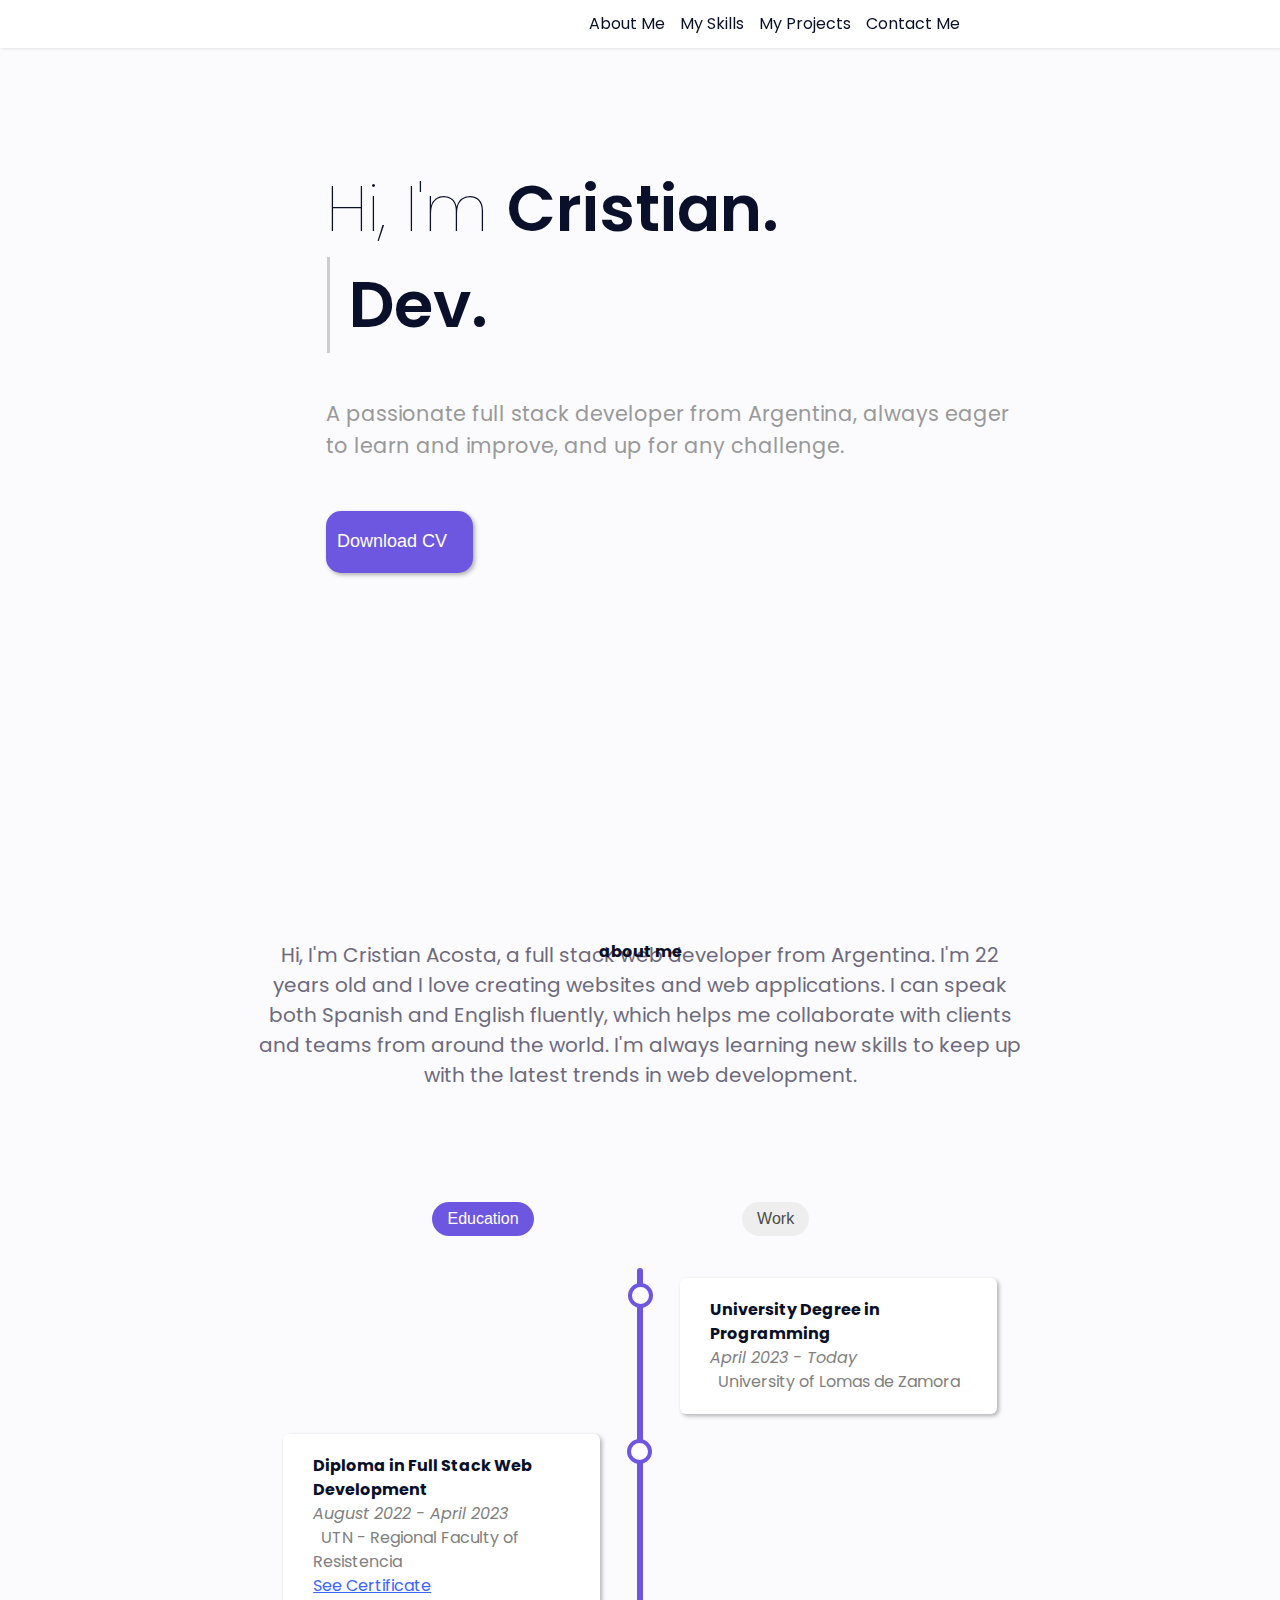
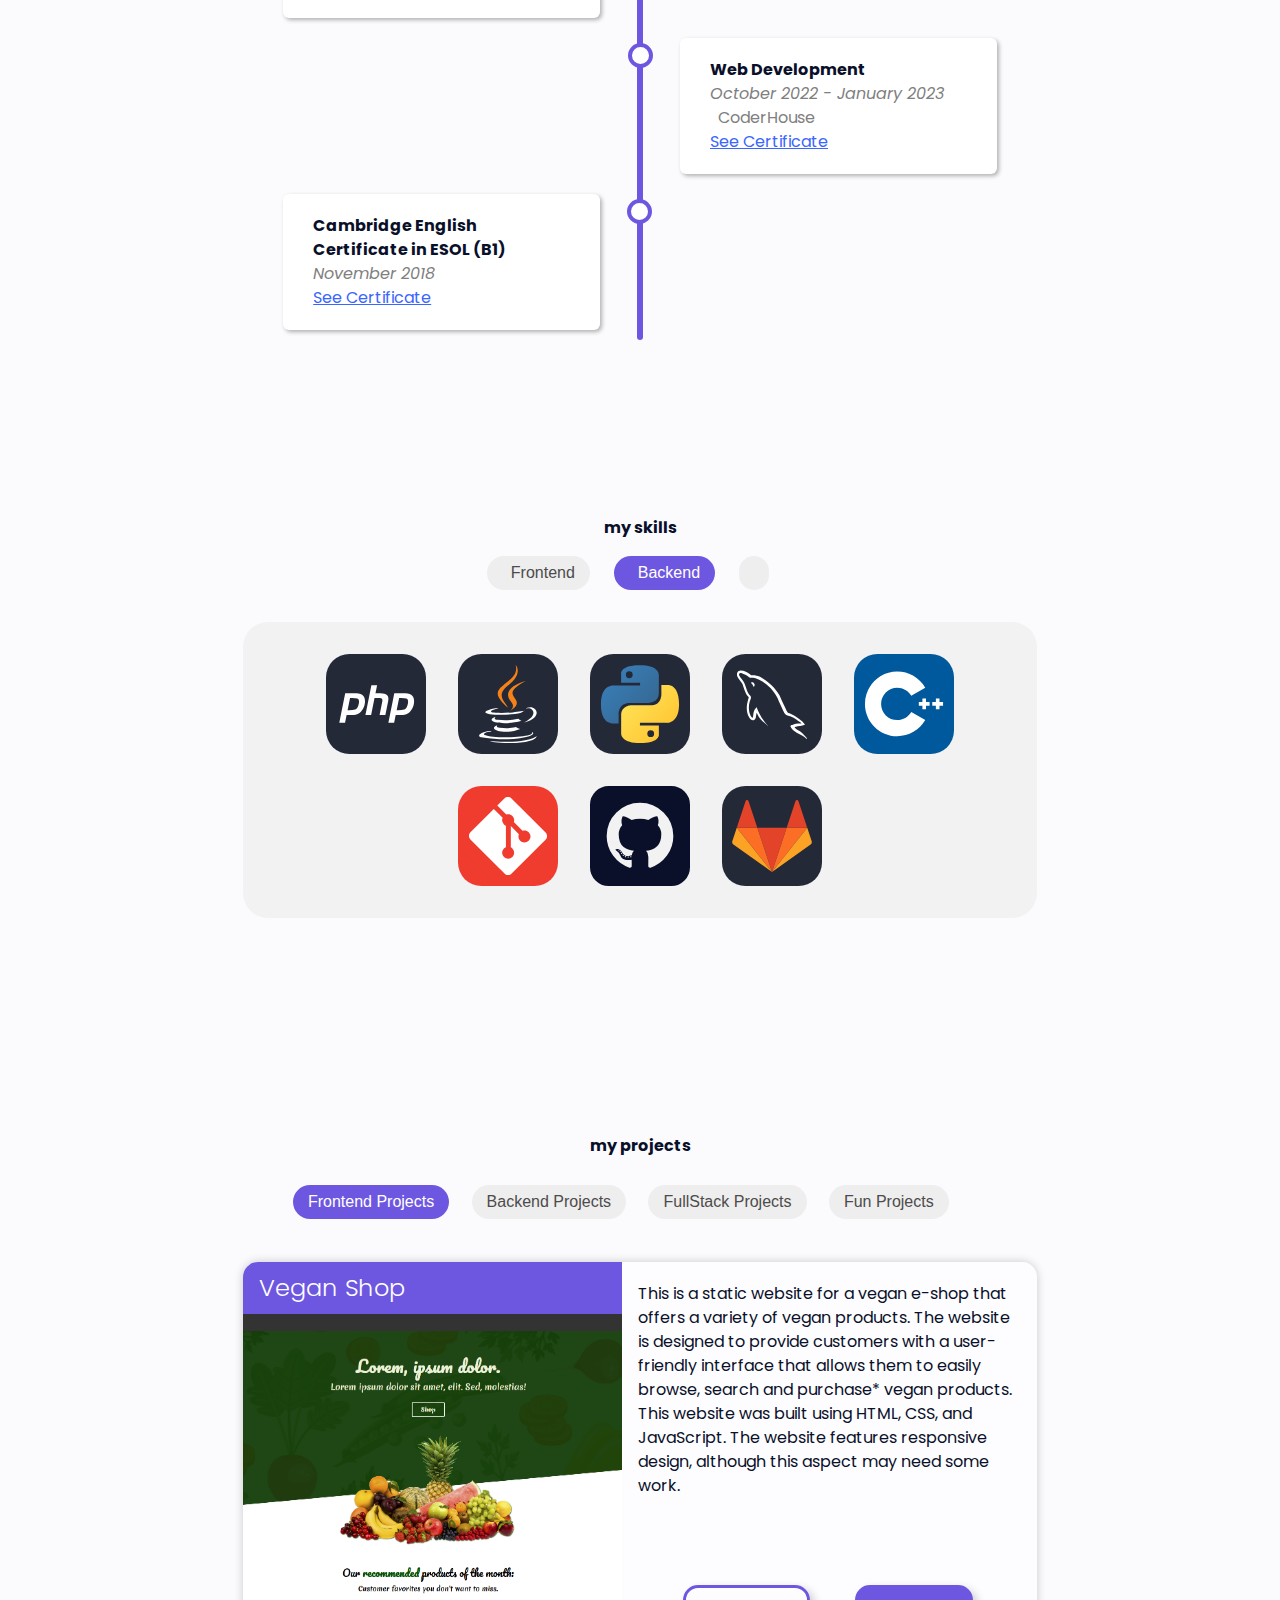
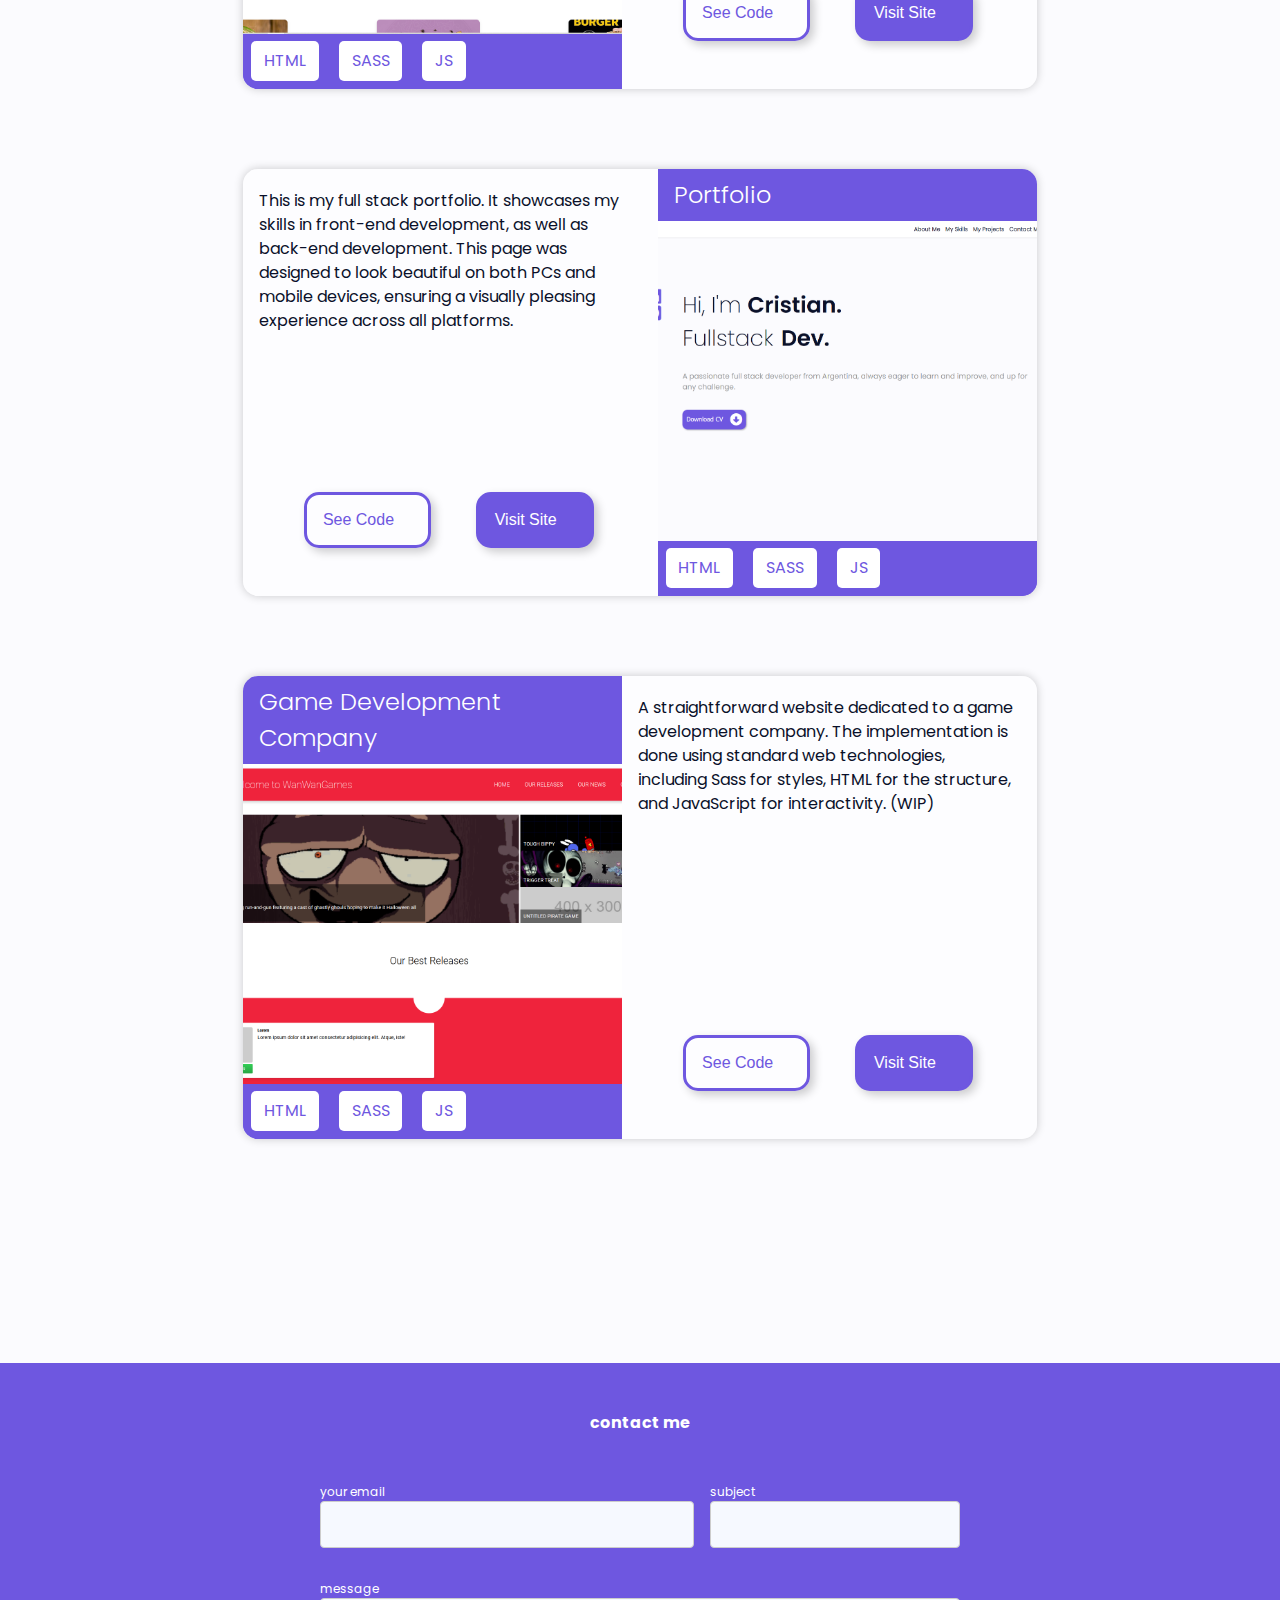
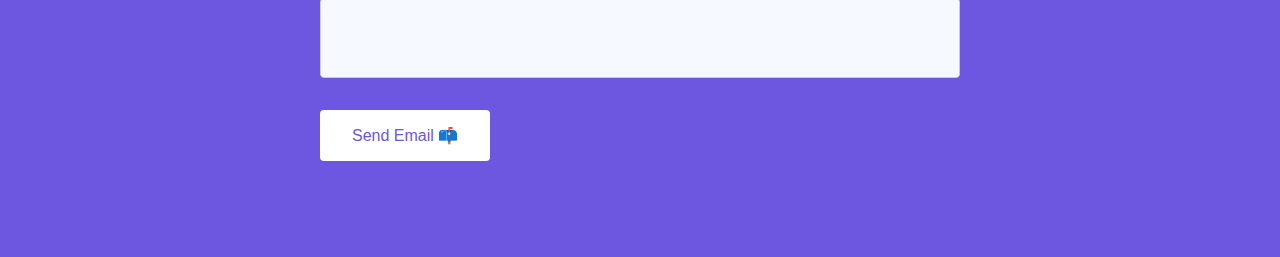
==== index.html @ dde8493c "minor changes" ====
<!DOCTYPE html>
<html lang="en">

<head>
    <meta charset="UTF-8">
    <meta name="viewport" content="width=device-width, initial-scale=1.0">
    <title>💼 Portfolio</title>
    <link rel="stylesheet" href="./css/style.css">

    <!-- Fonts -->
    <link rel="preconnect" href="https://fonts.googleapis.com">
    <link rel="preconnect" href="https://fonts.gstatic.com" crossorigin>
    <link href="https://fonts.googleapis.com/css2?family=Roboto:wght@100;300;400;500;700;900&display=swap"
        rel="stylesheet">

    <!-- Icons -->
    <link rel="stylesheet" href="https://unicons.iconscout.com/release/v4.0.0/css/line.css">
    <script src="https://kit.fontawesome.com/a4e316a428.js" crossorigin="anonymous"></script>
    <script src="https://code.iconify.design/iconify-icon/1.0.7/iconify-icon.min.js"></script>
</head>


<body>
    <header>
        <!-- Header logo -->
        <div class="header_logo">
            <a href="#">
                <i class="fa-solid fa-microchip"></i>
            </a>
        </div>

        <!-- Navigation -->
        <nav>
            <ul id="mobile-nav">
                <!-- Hidden on mobile -->
                <li class="mobile-hidden">
                    <a href="#aboutme">About Me</a>
                </li>
                <li class="mobile-hidden">
                    <a href="#myskills">My Skills</a>
                </li>
                <li class="mobile-hidden">
                    <a href="#projects">My Projects</a>
                </li>

                <li class="mobile-hidden">
                    <a href="#form">Contact Me</a>
                </li>
            </ul>
        </nav>

        <!-- Burger menu for mobile -->
        <div class="burguer_menu">
            <div id="burguer_menu-icon">
                <i class="uil uil-bars"></i>
            </div>
        </div>
    </header>


    <main>
        <section id="presentation">
            <!-- Presentation Intro Text -->
            <div class="presentation_intro-text">
                <!-- Social Icons -->
                <div class="presentation_intro-text_social">
                    <i onclick="location.href='https://www.linkedin.com/in/cristian-acosta01/';"
                        class="fa-brands fa-linkedin"></i>
                    <i onclick="location.href='https://github.com/Acosta01-dev';"
                        class="fa-brands fa-square-github"></i>
                </div>
                <!-- Intro Text Content -->
                <div class="presentation_intro-text_greetings">
                    <h1>
                        Hi, I'm <span>Cristian.</span><br>
                        <span class="typed-text"></span><span class="cursor">&nbsp;</span>
                        <span>Dev.</span>
                    </h1>
                    <p>
                        A passionate full stack developer from Argentina, always eager to learn and improve, and up
                        for
                        any challenge.

                    </p>
                    <!-- Download CV Button -->
                    <button onclick="location.href='https://drive.google.com/file/d/1La32rjgtbfaPcDo4YIGVDVlHXwLG2DmR/view?usp=sharing';">
                        <p>Download CV <i class="fa-solid fa-circle-down"></i></p>
                    </button>
                </div>


            </div>

            <div class="scrolldown_animation">
                <span></span>
                <span></span>
            </div>

        </section>

        <section id="aboutme">
            <!-- About Me Subtitle -->
            <p class="subtitle" data-unique="first_subtitle">about me</p>
            <!-- User Circle Icon -->
            <i class="uil uil-user-circle"></i>
            <!-- About Me Text -->

            <p class="text">
                Hi, I'm Cristian Acosta, a full stack web developer from Argentina. I'm 22 years old and I love creating
                websites and web applications. I can speak both Spanish and English fluently, which helps me collaborate
                with clients and teams from around the world. I'm always learning new skills to keep up with the latest
                trends in web development.
            </p>
        </section>

        <section>
            <div class="tabs-section" id="experience">
                <div class="tabs">
                    <div class="tabs_button tab-active" data-tab="tab1">
                        <button>
                            <p><i class="fa-solid fa-graduation-cap"></i> Education</p>
                        </button>
                    </div>
                    <div class="tabs_button " data-tab="tab2">
                        <button>
                            <p><i class="fa-solid fa-briefcase"></i> Work</p>
                        </button>
                    </div>
                </div>
                <div class="timeline_container">
                    <div class="timeline tab-content-js tab-content-active " id="tab1">
                        <div class="container right">
                            <div class="content">
                                <h1>University Degree in Programming</h1>
                                <i>April 2023 - Today</i>
                                <p><i class="fa-sharp fa-solid fa-location-dot"></i>&nbsp; University of Lomas de Zamora
                                </p>
                                <!-- <a href="">See Certificate</a> -->
                            </div>
                        </div>
                        <div class="container left">
                            <div class="content">
                                <h1>Diploma in Full Stack Web Development</h1>
                                <i>August 2022 - April 2023</i>
                                <p><i class="fa-sharp fa-solid fa-location-dot"></i>&nbsp; UTN - Regional Faculty of
                                    Resistencia</p>
                                <a
                                    href="https://www.dropbox.com/s/x7ukhpajjzqy4nh/cert_aprob_57362_2669_2_2023-04-05-15-51-03.pdf?dl=0">See
                                    Certificate
                                </a>
                            </div>
                        </div>
                        <div class="container right">
                            <div class="content">
                                <h1>Web Development</h1>
                                <i>October 2022 - January 2023</i>
                                <p><i class="fa-sharp fa-solid fa-location-dot"></i>&nbsp; CoderHouse</p>
                                <a
                                    href="https://www.dropbox.com/s/n609jxox1w1y4jg/63e1ec010eebb9000ef6c9c2%281%29.png?dl=0">See
                                    Certificate</a>
                            </div>
                        </div>
                        <div class="container left">
                            <div class="content">
                                <h1>Cambridge English Certificate in ESOL (B1)</h1>
                                <i>November 2018</i>
                                <a href="https://www.dropbox.com/s/uuyk7k5vzhvl5i5/Cambridge%20B1%20.pdf?dl=0">See
                                    Certificate</a>
                            </div>
                        </div>
                    </div>

                    <div class="timeline tab-content-js" id="tab2">
                        <div class="container right">
                            <div class="content">
                                <h1>Automotores Guamini</h1>
                                <i>January 2023-December 2023</i>
                                <p><i class="fa-sharp fa-solid fa-circle-info"></i> Web Developer</p>
                                <p><span>Designed and updated a website with its corresponding database, assuming
                                        responsibility for its maintenance for a year. Utilized PHP, SASS, HTML, and
                                        JavaScript for development and implementation.
                                    </span>
                                </p>
                            </div>
                        </div>
                        <div class="container left">
                            <div class="content">
                                <h1>Pure-Spa</h1>
                                <i>October 2022 - November 2022</i>
                                <p><i class="fa-sharp fa-solid fa-circle-info"></i> Freelance Project</p>
                                <p><span>Designed and developed a responsive static website about a wellness center for
                                        a
                                        costumer, utilizing HTML, CSS, and JavaScript to create an intuitive and
                                        visually
                                        appealing user interface.
                                    </span></p>

                            </div>
                        </div>

                    </div>
                </div>

                <!-- https://icon-sets.iconify.design/ -->
            </div>
            <div class='tabs-section' id="myskills">
                <p class="subtitle">my skills</p>
                <div class="tabs">
                    <div class="tabs_button " data-tab="tab1">
                        <button>
                            <p><i class="fa-solid fa-desktop"></i>&nbsp; Frontend</p>
                        </button>
                    </div>
                    <div class="tabs_button  tab-active" data-tab="tab2">
                        <button>
                            <p><i class="fa-solid fa-database"></i>&nbsp; Backend</p>
                        </button>
                    </div>
                    <div class="tabs_button " data-tab="tab3">
                        <button>
                            <p><i class="fa-solid fa-plus"></i></p>
                        </button>
                    </div>

                </div>
                <div class="tabs-content">
                    <div class="tab-content tab-content-js " id="tab1">
                        <p>
                            <svg xmlns="http://www.w3.org/2000/svg" width="100" height="100" viewBox="0 0 256 256">
                                <g fill="none">
                                    <rect width="256" height="256" fill="#E14E1D" rx="60" />
                                    <path fill="#fff"
                                        d="m48 38l8.61 96.593h110.71l-3.715 41.43l-35.646 9.638l-35.579-9.624l-2.379-26.602H57.94l4.585 51.281l65.427 18.172l65.51-18.172l8.783-98.061H85.824l-2.923-32.71h122.238L208 38H48Z" />
                                    <path fill="#EBEBEB"
                                        d="M128 38H48l8.61 96.593H128v-31.938H85.824l-2.923-32.71H128V38Zm0 147.647l-.041.014l-35.579-9.624l-2.379-26.602H57.94l4.585 51.281l65.427 18.172l.049-.014v-33.227Z" />
                                </g>
                            </svg>
                        </p>
                        <p>
                            <svg xmlns="http://www.w3.org/2000/svg" width="100" height="100" viewBox="0 0 256 256">
                                <g fill="none">
                                    <rect width="256" height="256" fill="#0277BD" rx="60" />
                                    <path fill="#EBEBEB"
                                        d="m53.753 102.651l2.862 31.942h71.481v-31.942H53.753ZM128.095 38H48l2.904 31.942h77.191V38Zm0 180.841v-33.233l-.14.037l-35.574-9.605l-2.274-25.476H58.042l4.475 50.154l65.431 18.164l.147-.041Z" />
                                    <path fill="#fff"
                                        d="m167.318 134.593l-3.708 41.426l-35.625 9.616v33.231l65.483-18.148l.48-5.397l7.506-84.092l.779-8.578L208 38h-80.015v31.942h45.009l-2.906 32.709h-42.103v31.942h39.333Z" />
                                </g>
                            </svg>
                        </p>
                        <p><svg xmlns="http://www.w3.org/2000/svg" width="100" height="100" viewBox="0 0 256 256">
                                <g fill="none">
                                    <rect width="256" height="256" fill="#F0DB4F" rx="60" />
                                    <path fill="#323330"
                                        d="m67.312 213.932l19.59-11.856c3.78 6.701 7.218 12.371 15.465 12.371c7.905 0 12.889-3.092 12.889-15.12v-81.798h24.058v82.138c0 24.917-14.606 36.259-35.916 36.259c-19.245 0-30.416-9.967-36.087-21.996m85.07-2.576l19.588-11.341c5.157 8.421 11.859 14.607 23.715 14.607c9.969 0 16.325-4.984 16.325-11.858c0-8.248-6.53-11.17-17.528-15.98l-6.013-2.579c-17.357-7.388-28.871-16.668-28.871-36.258c0-18.044 13.748-31.792 35.229-31.792c15.294 0 26.292 5.328 34.196 19.247l-18.731 12.029c-4.125-7.389-8.591-10.31-15.465-10.31c-7.046 0-11.514 4.468-11.514 10.31c0 7.217 4.468 10.139 14.778 14.608l6.014 2.577c20.449 8.765 31.963 17.699 31.963 37.804c0 21.654-17.012 33.51-39.867 33.51c-22.339 0-36.774-10.654-43.819-24.574" />
                                </g>
                            </svg></p>
                        <p><svg xmlns="http://www.w3.org/2000/svg" width="100" height="100" viewBox="0 0 256 256">
                                <g fill="none">
                                    <rect width="256" height="256" fill="#CD6799" rx="60" />
                                    <g clip-path="url(#skillIconsSass0)">
                                        <path fill="#fff"
                                            d="M200.107 139.163c-6.974.036-13.034 1.716-18.109 4.198c-1.862-3.687-3.724-6.973-4.053-9.383c-.365-2.811-.803-4.527-.365-7.886c.438-3.359 2.41-8.141 2.373-8.506c-.036-.366-.438-2.081-4.454-2.118c-4.016-.036-7.484.767-7.886 1.826c-.402 1.058-1.168 3.468-1.679 5.951c-.694 3.651-8.033 16.685-12.231 23.512c-1.351-2.665-2.519-5.002-2.775-6.864c-.365-2.811-.803-4.527-.365-7.886c.438-3.359 2.41-8.142 2.373-8.507c-.036-.365-.438-2.081-4.454-2.117c-4.016-.037-7.485.766-7.886 1.825c-.402 1.059-.84 3.542-1.68 5.951c-.839 2.41-10.587 24.17-13.143 29.792a168.207 168.207 0 0 1-3.249 6.754s-.037.11-.146.292a91 91 0 0 1-1.096 2.081v.037c-.547.986-1.132 1.898-1.424 1.898c-.219 0-.62-2.628.073-6.206c1.461-7.558 4.929-19.314 4.893-19.715c0-.219.657-2.264-2.264-3.323c-2.848-1.059-3.87.694-4.126.694c-.255 0-.438.621-.438.621s3.177-13.217-6.06-13.217c-5.769 0-13.728 6.316-17.67 12.012a5003.282 5003.282 0 0 0-13.437 7.338c-2.153 1.205-4.38 2.41-6.462 3.542c-.146-.146-.292-.329-.438-.475c-11.172-11.939-31.836-20.372-30.96-36.4c.329-5.842 2.337-21.176 39.686-39.796c30.741-15.151 55.203-10.953 59.438-1.643c6.06 13.29-13.107 37.97-44.87 41.548c-12.122 1.351-18.474-3.322-20.08-5.074c-1.68-1.826-1.936-1.935-2.557-1.57c-1.022.547-.365 2.19 0 3.139c.95 2.483 4.856 6.864 11.464 9.018c5.842 1.899 20.044 2.958 37.24-3.687c19.241-7.448 34.283-28.15 29.865-45.491c-4.417-17.598-33.625-23.403-61.263-13.582c-16.43 5.842-34.246 15.042-47.061 27.017c-15.225 14.24-17.634 26.616-16.648 31.8c3.541 18.401 28.915 30.376 39.065 39.248c-.511.292-.986.548-1.387.767c-5.075 2.519-24.425 12.632-29.245 23.33c-5.476 12.121.877 20.81 5.075 21.978c13.034 3.615 26.433-2.884 33.626-13.618c7.192-10.734 6.316-24.68 2.993-31.069a.762.762 0 0 0-.146-.219c1.315-.767 2.665-1.57 3.98-2.337a195.705 195.705 0 0 1 7.338-4.126c-1.241 3.396-2.154 7.448-2.592 13.29c-.547 6.864 2.264 15.772 5.951 19.277c1.643 1.533 3.578 1.57 4.82 1.57c4.308 0 6.243-3.578 8.397-7.813c2.628-5.185 5.002-11.209 5.002-11.209s-2.958 16.284 5.074 16.284c2.921 0 5.878-3.797 7.193-5.732v.036s.073-.109.219-.365c.292-.475.474-.767.474-.767v-.073c1.169-2.044 3.797-6.681 7.704-14.385c5.038-9.93 9.894-22.343 9.894-22.343s.438 3.03 1.935 8.068c.876 2.958 2.702 6.207 4.162 9.347c-1.168 1.643-1.898 2.555-1.898 2.555l.036.037c-.949 1.241-1.971 2.592-3.103 3.906c-3.98 4.747-8.726 10.187-9.383 11.757c-.767 1.862-.584 3.212.876 4.308c1.059.803 2.957.912 4.892.803c3.578-.256 6.098-1.132 7.339-1.68c1.935-.693 4.199-1.752 6.316-3.322c3.907-2.884 6.28-7.01 6.061-12.45c-.11-2.994-1.096-5.987-2.3-8.799c.365-.511.693-1.022 1.058-1.533c6.171-9.018 10.953-18.912 10.953-18.912s.438 3.03 1.935 8.069c.73 2.555 2.227 5.33 3.542 8.032c-5.805 4.71-9.383 10.186-10.661 13.764c-2.3 6.645-.511 9.638 2.884 10.332c1.534.329 3.724-.401 5.331-1.095c2.044-.657 4.454-1.789 6.754-3.469c3.906-2.884 7.667-6.9 7.448-12.34c-.11-2.482-.767-4.929-1.68-7.302c4.929-2.044 11.282-3.176 19.387-2.227c17.379 2.045 20.811 12.888 20.153 17.452c-.657 4.563-4.308 7.046-5.513 7.813c-1.204.767-1.606 1.022-1.496 1.57c.146.803.73.766 1.752.62c1.424-.255 9.127-3.687 9.456-12.084c.548-10.734-9.675-22.454-27.747-22.344ZM66.043 184.362c-5.768 6.279-13.8 8.653-17.269 6.645c-3.724-2.155-2.264-11.428 4.82-18.073c4.307-4.052 9.857-7.813 13.544-10.113c.84-.511 2.081-1.241 3.578-2.154c.256-.146.402-.219.402-.219l.876-.548c2.592 9.493.11 17.854-5.95 24.462Zm41.986-28.551c-2.008 4.893-6.206 17.415-8.762 16.722c-2.19-.585-3.541-10.077-.438-19.46c1.57-4.71 4.892-10.332 6.827-12.523c3.14-3.505 6.608-4.673 7.448-3.249c1.059 1.862-3.833 15.443-5.075 18.51Zm34.648 16.576c-.84.438-1.643.73-2.008.511c-.256-.146.365-.73.365-.73s4.345-4.674 6.061-6.791c.985-1.242 2.154-2.702 3.395-4.345v.475c0 5.586-5.403 9.346-7.813 10.88Zm26.725-6.098c-.621-.438-.511-1.898 1.57-6.462c.803-1.789 2.702-4.782 5.951-7.667c.365 1.169.621 2.3.584 3.359c-.036 7.047-5.075 9.675-8.105 10.77Z" />
                                    </g>
                                    <defs>
                                        <clipPath id="skillIconsSass0">
                                            <path fill="#fff" d="M28 53h200v149.909H28z" />
                                        </clipPath>
                                    </defs>
                                </g>
                            </svg></p>
                        <p> <svg xmlns="http://www.w3.org/2000/svg" width="100" height="100" viewBox="0 0 256 256">
                                <g fill="none">
                                    <rect width="256" height="256" fill="url(#skillIconsBootstrap0)" rx="60" />
                                    <g filter="url(#skillIconsBootstrap2)">
                                        <path fill="url(#skillIconsBootstrap1)"
                                            d="M131.97 196.157c29.676 0 47.559-14.531 47.559-38.497c0-18.117-12.759-31.232-31.706-33.309v-.754c13.92-2.265 24.843-15.192 24.843-29.628c0-20.57-16.239-33.969-40.986-33.969H76v136.157h55.97ZM97.653 77.267h28.807c15.66 0 24.553 6.983 24.553 19.627c0 13.493-10.343 21.041-29.096 21.041H97.653V77.267Zm0 101.623v-44.819h28.613c20.494 0 31.127 7.548 31.127 22.268c0 14.719-10.343 22.551-29.87 22.551h-29.87Z" />
                                        <path stroke="#fff" stroke-width="2"
                                            d="M131.97 196.157c29.676 0 47.559-14.531 47.559-38.497c0-18.117-12.759-31.232-31.706-33.309v-.754c13.92-2.265 24.843-15.192 24.843-29.628c0-20.57-16.239-33.969-40.986-33.969H76v136.157h55.97ZM97.653 77.267h28.807c15.66 0 24.553 6.983 24.553 19.627c0 13.493-10.343 21.041-29.096 21.041H97.653V77.267Zm0 101.623v-44.819h28.613c20.494 0 31.127 7.548 31.127 22.268c0 14.719-10.343 22.551-29.87 22.551h-29.87Z" />
                                    </g>
                                    <defs>
                                        <linearGradient id="skillIconsBootstrap0" x1="0" x2="256" y1="0" y2="256"
                                            gradientUnits="userSpaceOnUse">
                                            <stop stop-color="#9013FE" />
                                            <stop offset="1" stop-color="#6B11F4" />
                                        </linearGradient>
                                        <linearGradient id="skillIconsBootstrap1" x1="85.793" x2="148.541" y1="68.962"
                                            y2="175.084" gradientUnits="userSpaceOnUse">
                                            <stop stop-color="#fff" />
                                            <stop offset="1" stop-color="#F1E5FC" />
                                        </linearGradient>
                                        <filter id="skillIconsBootstrap2" width="137.529" height="170.157" x="59" y="47"
                                            color-interpolation-filters="sRGB" filterUnits="userSpaceOnUse">
                                            <feFlood flood-opacity="0" result="BackgroundImageFix" />
                                            <feColorMatrix in="SourceAlpha" result="hardAlpha"
                                                values="0 0 0 0 0 0 0 0 0 0 0 0 0 0 0 0 0 0 127 0" />
                                            <feOffset dy="4" />
                                            <feGaussianBlur stdDeviation="8" />
                                            <feColorMatrix values="0 0 0 0 0 0 0 0 0 0 0 0 0 0 0 0 0 0 0.15 0" />
                                            <feBlend in2="BackgroundImageFix" result="effect1_dropShadow_158_100" />
                                            <feBlend in="SourceGraphic" in2="effect1_dropShadow_158_100"
                                                result="shape" />
                                        </filter>
                                    </defs>
                                </g>
                            </svg>
                        </p>
                        <!--
                        <p>
                            <svg xmlns="http://www.w3.org/2000/svg" width="100" height="100" viewBox="0 0 256 256">
                                <g fill="none">
                                    <rect width="256" height="256" fill="#242938" rx="60" />
                                    <path fill="#00D8FF"
                                        d="M128.001 146.951c10.304 0 18.656-8.353 18.656-18.656c0-10.303-8.352-18.656-18.656-18.656c-10.303 0-18.656 8.353-18.656 18.656c0 10.303 8.353 18.656 18.656 18.656Z" />
                                    <path stroke="#00D8FF" stroke-width="8.911"
                                        d="M128.002 90.363c25.048 0 48.317 3.594 65.862 9.635C215.003 107.275 228 118.306 228 128.295c0 10.409-13.774 22.128-36.475 29.649c-17.162 5.686-39.746 8.654-63.523 8.654c-24.378 0-47.463-2.786-64.819-8.717C41.225 150.376 28 138.506 28 128.295c0-9.908 12.41-20.854 33.252-28.12c17.61-6.14 41.453-9.812 66.746-9.812h.004Z"
                                        clip-rule="evenodd" />
                                    <path stroke="#00D8FF" stroke-width="8.911"
                                        d="M94.981 109.438c12.514-21.698 27.251-40.06 41.249-52.24c16.864-14.677 32.914-20.425 41.566-15.436c9.017 5.2 12.288 22.988 7.463 46.41c-3.645 17.707-12.359 38.753-24.238 59.351c-12.179 21.118-26.124 39.724-39.931 51.792c-17.471 15.272-34.362 20.799-43.207 15.698c-8.583-4.946-11.865-21.167-7.747-42.852c3.479-18.323 12.21-40.812 24.841-62.723h.004Z"
                                        clip-rule="evenodd" />
                                    <path stroke="#00D8FF" stroke-width="8.911"
                                        d="M95.012 147.578c-12.549-21.674-21.093-43.616-24.659-61.826c-4.293-21.941-1.258-38.716 7.387-43.72c9.009-5.216 26.052.834 43.934 16.712c13.52 12.004 27.403 30.061 39.316 50.639c12.214 21.098 21.368 42.473 24.929 60.461c4.506 22.764.859 40.157-7.978 45.272c-8.574 4.964-24.265-.291-40.996-14.689c-14.136-12.164-29.26-30.959-41.933-52.849Z"
                                        clip-rule="evenodd" />
                                </g>
                            </svg>
                        </p>
                        <p>
                            <svg xmlns="http://www.w3.org/2000/svg" width="100" height="100" viewBox="0 0 256 256">
                                <g fill="none">
                                    <rect width="256" height="256" fill="#007ACC" rx="60" />
                                    <path fill="#fff"
                                        d="m56.611 128.849l-.081 10.484h33.32v94.679h23.57v-94.679h33.32v-10.281c0-5.689-.121-10.443-.284-10.565c-.122-.162-20.399-.244-44.983-.203l-44.739.122l-.122 10.443Zm149.956-10.741c6.501 1.626 11.459 4.511 16.01 9.224c2.357 2.52 5.851 7.112 6.136 8.209c.081.325-11.053 7.802-17.798 11.987c-.244.163-1.22-.894-2.317-2.519c-3.291-4.795-6.745-6.868-12.028-7.233c-7.761-.529-12.759 3.535-12.718 10.321c0 1.991.284 3.169 1.097 4.795c1.706 3.535 4.876 5.648 14.832 9.955c18.326 7.884 26.168 13.085 31.045 20.48c5.445 8.249 6.664 21.415 2.966 31.208c-4.063 10.646-14.141 17.879-28.323 20.277c-4.388.772-14.791.65-19.504-.203c-10.281-1.829-20.033-6.908-26.047-13.572c-2.357-2.601-6.949-9.387-6.664-9.875c.121-.162 1.178-.812 2.356-1.503c1.138-.65 5.446-3.129 9.509-5.486l7.355-4.267l1.544 2.276c2.154 3.291 6.867 7.802 9.712 9.305c8.167 4.308 19.383 3.698 24.909-1.259c2.357-2.154 3.332-4.389 3.332-7.68c0-2.967-.366-4.267-1.91-6.502c-1.991-2.844-6.054-5.242-17.595-10.24c-13.206-5.689-18.895-9.224-24.096-14.832c-3.007-3.25-5.852-8.452-7.03-12.8c-.975-3.616-1.219-12.678-.447-16.335c2.722-12.759 12.353-21.658 26.25-24.3c4.511-.853 14.994-.528 19.424.569Z" />
                                </g>
                            </svg>
                        </p>
                         -->
                    </div>
                    <div class="tab-content tab-content-js tab-content-active" id="tab2">
                        <p>
                            <svg xmlns="http://www.w3.org/2000/svg" width="100" height="100" viewBox="0 0 256 256">
                                <g fill="none">
                                    <rect width="256" height="256" fill="#242938" rx="60" />
                                    <path fill="#fff"
                                        d="M49.158 100.246h28.408c8.338.07 14.38 2.474 18.126 7.208c3.746 4.734 4.982 11.2 3.71 19.398c-.494 3.746-1.59 7.42-3.286 11.024c-1.626 3.604-3.886 6.854-6.784 9.752c-3.534 3.674-7.314 6.006-11.342 6.996c-4.028.99-8.198 1.484-12.508 1.484h-12.72l-4.028 20.14H34l15.158-76.002ZM61.56 112.33l-6.36 31.8c.424.07.848.106 1.272.106h1.484c6.784.07 12.438-.6 16.96-2.014c4.522-1.484 7.562-6.642 9.116-15.476c1.272-7.42 0-11.696-3.816-12.826c-3.746-1.13-8.444-1.66-14.098-1.59c-.848.07-1.66.106-2.438.106h-2.226l.106-.106M116.186 80h14.628l-4.134 20.246h13.144c7.208.142 12.578 1.626 16.112 4.452c3.604 2.826 4.664 8.198 3.18 16.112l-7.102 35.298h-14.84l6.784-33.708c.706-3.534.494-6.042-.636-7.526s-3.568-2.226-7.314-2.226l-11.766-.106l-8.692 43.566h-14.628L116.186 80Zm58.638 20.246h28.408c8.338.07 14.38 2.474 18.126 7.208c3.746 4.734 4.982 11.2 3.71 19.398c-.494 3.746-1.59 7.42-3.286 11.024c-1.626 3.604-3.886 6.854-6.784 9.752c-3.534 3.674-7.314 6.006-11.342 6.996c-4.028.99-8.198 1.484-12.508 1.484h-12.72l-4.028 20.14h-14.734l15.158-76.002Zm12.402 12.084l-6.36 31.8c.424.07.848.106 1.272.106h1.484c6.784.07 12.438-.6 16.96-2.014c4.522-1.484 7.562-6.642 9.116-15.476c1.272-7.42 0-11.696-3.816-12.826c-3.746-1.13-8.444-1.66-14.098-1.59c-.848.07-1.66.106-2.438.106h-2.226l.106-.106" />
                                </g>
                            </svg>
                        </p>
                        <p>
                            <svg xmlns="http://www.w3.org/2000/svg" width="100" height="100" viewBox="0 0 256 256">
                                <g fill="none">
                                    <rect width="256" height="256" fill="#242938" rx="60" />
                                    <path fill="#fff"
                                        d="M101.634 182.619s-7.68 4.674 5.345 6.011c15.728 2.004 24.044 1.669 41.407-1.668c0 0 4.674 3.009 11.02 5.344c-39.075 16.696-88.497-1.002-57.772-9.687Zm-5.009-21.705s-8.35 6.346 4.674 7.679c17.028 1.669 30.391 2.004 53.433-2.667c0 0 3.009 3.341 8.015 5.01c-47.083 14.025-99.85 1.333-66.122-10.019v-.003Zm92.17 38.07s5.676 4.674-6.346 8.35c-22.376 6.678-93.839 8.685-113.876 0c-7.009-3.009 6.347-7.352 10.686-8.015c4.342-1.002 6.678-1.002 6.678-1.002c-7.68-5.344-51.095 11.02-22.041 15.729c79.813 13.027 145.603-5.676 124.896-15.028l.003-.034Zm-83.488-60.781s-36.402 8.685-13.028 11.687c10.019 1.333 29.721 1.002 48.089-.335c15.028-1.334 30.09-4.007 30.09-4.007s-5.345 2.338-9.017 4.674c-37.099 9.693-108.23 5.351-87.858-4.668c17.37-8.35 31.724-7.351 31.724-7.351Zm65.116 36.401c37.407-19.37 20.037-38.07 8.015-35.731c-3.009.667-4.342 1.334-4.342 1.334s1.001-2.004 3.34-2.667c23.709-8.35 42.413 25.046-7.679 38.07c0 0 .335-.335.666-1.002v-.004Zm-61.444 52.76c36.067 2.339 91.168-1.334 92.505-18.369c0 0-2.667 6.678-29.72 11.688c-30.722 5.676-68.796 5.009-91.168 1.333c0 0 4.674 4.007 28.386 5.344l-.003.004Z" />
                                    <path fill="#F58219"
                                        d="M147.685 28s20.704 21.039-19.702 52.76c-32.394 25.712-7.351 40.408 0 57.101c-19.035-17.028-32.722-32.059-23.377-46.085C118.331 71.083 156.062 61.064 147.685 28ZM137 123.842c9.683 11.02-2.667 21.039-2.667 21.039s24.711-12.686 13.359-28.387c-10.354-15.028-18.368-22.376 25.046-47.425c0 0-68.46 17.028-35.731 54.766l-.007.007Z" />
                                </g>
                            </svg>
                        </p>
                        <p>
                            <svg xmlns="http://www.w3.org/2000/svg" width="100" height="100" viewBox="0 0 256 256">
                                <g fill="none">
                                    <rect width="256" height="256" fill="#242938" rx="60" />
                                    <path fill="url(#skillIconsPythonDark0)"
                                        d="M127.279 29c-50.772 0-47.602 22.018-47.602 22.018l.057 22.81h48.451v6.85H60.489S28 76.992 28 128.221c0 51.23 28.357 49.414 28.357 49.414h16.924v-23.773s-.912-28.357 27.905-28.357h48.054s26.999.436 26.999-26.094V55.546S180.338 29 127.279 29Zm-26.716 15.339a8.708 8.708 0 0 1 8.717 8.717a8.708 8.708 0 0 1-8.717 8.716a8.708 8.708 0 0 1-8.716-8.716a8.708 8.708 0 0 1 8.716-8.717Z" />
                                    <path fill="url(#skillIconsPythonDark1)"
                                        d="M128.721 227.958c50.772 0 47.602-22.017 47.602-22.017l-.057-22.811h-48.451v-6.849h67.696S228 179.966 228 128.736c0-51.23-28.357-49.413-28.357-49.413h-16.924v23.773s.912 28.357-27.905 28.357H106.76s-27-.437-27 26.093v43.866s-4.099 26.546 48.961 26.546Zm26.716-15.339a8.708 8.708 0 0 1-8.717-8.716a8.708 8.708 0 0 1 8.717-8.717a8.709 8.709 0 0 1 8.717 8.717a8.709 8.709 0 0 1-8.717 8.716Z" />
                                    <defs>
                                        <linearGradient id="skillIconsPythonDark0" x1="47.22" x2="146.333" y1="46.896"
                                            y2="145.02" gradientUnits="userSpaceOnUse">
                                            <stop stop-color="#387EB8" />
                                            <stop offset="1" stop-color="#366994" />
                                        </linearGradient>
                                        <linearGradient id="skillIconsPythonDark1" x1="108.056" x2="214.492"
                                            y1="109.905" y2="210.522" gradientUnits="userSpaceOnUse">
                                            <stop stop-color="#FFE052" />
                                            <stop offset="1" stop-color="#FFC331" />
                                        </linearGradient>
                                    </defs>
                                </g>
                            </svg>
                        </p>
                        <!-- 
                        <p>
                            <svg xmlns="http://www.w3.org/2000/svg" width="100" height="100" viewBox="0 0 256 256">
                                <g fill="none">
                                    <rect width="256" height="256" fill="#242938" rx="60" />
                                    <path fill="#FF2D20" fill-rule="evenodd"
                                        d="M215.846 78.314c.064.243.098.494.098.747v39.199c0 .503-.131.997-.379 1.432a2.838 2.838 0 0 1-1.037 1.047l-32.446 18.942v37.545a2.873 2.873 0 0 1-1.409 2.48l-67.728 39.535c-.155.089-.324.146-.493.207c-.064.022-.123.061-.19.079a2.81 2.81 0 0 1-1.445 0c-.077-.022-.148-.065-.222-.093c-.155-.057-.317-.107-.465-.193l-67.714-39.535a2.848 2.848 0 0 1-1.036-1.047a2.893 2.893 0 0 1-.38-1.433V59.629c0-.258.035-.508.099-.75c.02-.083.07-.158.098-.24c.053-.15.102-.303.18-.443c.053-.093.13-.168.194-.253c.08-.115.155-.233.25-.333c.08-.082.187-.143.278-.214c.102-.086.194-.179.31-.247h.004L76.27 37.382a2.796 2.796 0 0 1 2.819 0l33.859 19.767h.007c.112.072.208.161.31.243c.091.072.193.136.274.215c.099.103.17.221.254.336c.06.085.141.16.19.253c.081.143.127.293.184.443c.028.082.077.157.098.243c.065.244.098.495.099.747v73.45l28.214-16.473v-37.55c0-.25.035-.503.099-.742c.025-.086.07-.161.099-.243c.056-.15.105-.304.183-.443c.053-.093.13-.168.19-.254c.085-.114.155-.232.254-.332c.081-.082.183-.143.275-.215c.105-.085.197-.178.31-.246h.004l33.862-19.768a2.789 2.789 0 0 1 2.818 0l33.859 19.768c.12.072.211.16.317.243c.088.071.19.136.271.214c.099.104.169.222.254.336c.063.086.141.16.19.254c.081.14.127.293.183.443c.032.082.078.157.099.243Zm-5.546 38.292V84.009l-11.849 6.916l-16.369 9.557v32.597l28.221-16.473h-.003Zm-33.859 58.966v-32.618l-16.101 9.325l-45.979 26.609v32.925l62.08-36.241ZM46.644 64.577v110.995l62.073 36.238v-32.919l-32.428-18.61l-.01-.007l-.015-.007c-.109-.064-.2-.157-.303-.236c-.088-.071-.19-.128-.267-.207l-.007-.01c-.092-.09-.156-.2-.233-.301c-.07-.096-.155-.178-.211-.278l-.004-.011c-.064-.107-.103-.236-.148-.357c-.046-.107-.106-.207-.134-.322v-.004c-.035-.135-.042-.278-.057-.418c-.014-.107-.042-.214-.042-.321V81.051L58.493 71.49l-11.849-6.91v-.003Zm31.04-21.415L49.474 59.63l28.203 16.466l28.207-16.47l-28.207-16.463h.007Zm14.671 102.764l16.366-9.553V64.577l-11.85 6.917l-16.368 9.556v71.797l11.852-6.921Zm86.909-83.332l-28.208 16.467l28.208 16.466l28.203-16.47l-28.203-16.463Zm-2.823 37.888l-16.369-9.557l-11.848-6.916v32.597l16.365 9.553l11.852 6.92v-32.597Zm-64.905 73.458l41.373-23.952l20.682-11.968l-28.186-16.456l-32.453 18.946l-29.578 17.267l28.162 16.163Z"
                                        clip-rule="evenodd" />
                                </g>
                            </svg>
                        </p>
                        -->
                        <p>
                            <svg xmlns="http://www.w3.org/2000/svg" width="100" height="100" viewBox="0 0 256 256">
                                <g fill="none">
                                    <rect width="256" height="256" fill="#242938" rx="60" />
                                    <g clip-path="url(#skillIconsMysqlDark0)">
                                        <path fill="#fff" fill-rule="evenodd"
                                            d="M203.801 178.21c-9.79-.272-17.385.731-23.75 3.409c-1.833.736-4.774.736-5.016 3.043c.98.968 1.098 2.552 1.957 3.894c1.467 2.435 4.041 5.715 6.365 7.417l7.834 5.598c4.774 2.917 10.16 4.622 14.811 7.542c2.694 1.704 5.386 3.894 8.08 5.721c1.372.973 2.203 2.558 3.918 3.163v-.368c-.856-1.091-1.103-2.672-1.956-3.894l-3.677-3.526c-3.547-4.744-7.957-8.884-12.731-12.287c-3.918-2.677-12.484-6.326-14.076-10.825l-.241-.273c2.689-.272 5.872-1.219 8.445-1.949c4.165-1.091 7.957-.851 12.238-1.945l5.88-1.704v-1.091c-2.204-2.189-3.795-5.11-6.119-7.176c-6.242-5.353-13.102-10.586-20.203-14.965c-3.794-2.432-8.692-4.017-12.731-6.081c-1.473-.731-3.918-1.096-4.774-2.312c-2.209-2.672-3.43-6.204-5.021-9.369l-10.037-21.168c-2.203-4.745-3.553-9.49-6.242-13.869c-12.611-20.683-26.324-33.212-47.38-45.502c-4.527-2.555-9.913-3.654-15.64-4.99l-9.18-.49c-1.962-.851-3.919-3.164-5.633-4.26c-6.978-4.38-24.974-13.868-30.12-1.363c-3.305 7.907 4.899 15.692 7.684 19.709c2.085 2.798 4.774 5.96 6.247 9.124c.823 2.067 1.098 4.259 1.957 6.449c1.956 5.352 3.794 11.316 6.365 16.306c1.372 2.555 2.813 5.235 4.527 7.545c.98 1.363 2.695 1.947 3.06 4.136c-1.715 2.435-1.833 6.081-2.813 9.127c-4.409 13.748-2.694 30.78 3.548 40.902c1.962 3.04 6.585 9.734 12.858 7.177c5.509-2.19 4.28-9.124 5.871-15.208c.37-1.458.124-2.432.856-3.408v.273l5.021 10.097c3.795 5.961 10.408 12.167 15.914 16.306c2.936 2.19 5.263 5.964 8.934 7.3v-.368h-.241c-.736-1.091-1.839-1.582-2.818-2.433c-2.203-2.189-4.651-4.867-6.366-7.299c-5.139-6.812-9.666-14.357-13.708-22.142c-1.961-3.771-3.676-7.908-5.262-11.679c-.741-1.461-.741-3.654-1.962-4.379c-1.839 2.672-4.527 4.99-5.88 8.273c-2.327 5.23-2.568 11.679-3.424 18.371c-.494.122-.275 0-.494.272c-3.913-.97-5.263-4.99-6.73-8.393c-3.672-8.638-4.287-22.507-1.104-32.484c.856-2.555 4.533-10.585 3.065-13.018c-.74-2.312-3.183-3.648-4.533-5.475c-1.591-2.312-3.3-5.23-4.403-7.785c-2.936-6.817-4.404-14.357-7.59-21.17c-1.473-3.164-4.041-6.45-6.124-9.367c-2.327-3.286-4.892-5.599-6.73-9.49c-.612-1.363-1.468-3.528-.489-4.99c.242-.973.735-1.363 1.71-1.581c1.59-1.364 6.124.365 7.715 1.09c4.527 1.827 8.322 3.529 12.117 6.081c1.715 1.216 3.553 3.529 5.756 4.14h2.574c3.918.85 8.322.272 11.99 1.363c6.49 2.072 12.364 5.11 17.632 8.398c16.035 10.098 29.26 24.454 38.193 41.611c1.468 2.798 2.08 5.353 3.43 8.273c2.574 5.964 5.757 12.045 8.322 17.888c2.574 5.718 5.021 11.562 8.693 16.306c1.838 2.555 9.18 3.891 12.484 5.23c2.45 1.091 6.242 2.073 8.451 3.409c4.159 2.555 8.322 5.475 12.237 8.273c1.956 1.456 8.081 4.499 8.445 6.926l.014-.066ZM78.958 72.487a19.569 19.569 0 0 0-5.015.608v.273h.241c.98 1.947 2.695 3.286 3.918 4.99l2.818 5.84l.242-.272c1.714-1.216 2.573-3.163 2.573-6.08c-.735-.851-.856-1.705-1.468-2.556c-.735-1.216-2.326-1.827-3.309-2.797v-.006Z"
                                            clip-rule="evenodd" />
                                    </g>
                                    <defs>
                                        <clipPath id="skillIconsMysqlDark0">
                                            <path fill="#fff" d="M38 38h180v180H38z" />
                                        </clipPath>
                                    </defs>
                                </g>
                            </svg>
                        </p>
                        <p>
                            <svg xmlns="http://www.w3.org/2000/svg" width="100" height="100" viewBox="0 0 256 256">
                                <g fill="none">
                                    <rect width="256" height="256" fill="#00599C" rx="60" />
                                    <path fill="#fff"
                                        d="M110.759 210.517C65.125 210.517 28 173.392 28 127.759C28 82.125 65.125 45 110.759 45c29.445 0 56.908 15.846 71.668 41.353l-35.816 20.726c-7.387-12.768-21.126-20.7-35.852-20.7c-22.817 0-41.38 18.563-41.38 41.38c0 22.816 18.563 41.379 41.38 41.379c14.727 0 28.466-7.932 35.854-20.702l35.816 20.725c-14.76 25.51-42.223 41.356-71.67 41.356Z" />
                                    <path fill="#fff"
                                        d="M193.517 123.161h-9.196v-9.196h-9.194v9.196h-9.196v9.195h9.196v9.196h9.194v-9.196h9.196v-9.195Zm34.483 0h-9.196v-9.196h-9.194v9.196h-9.196v9.195h9.196v9.196h9.194v-9.196H228v-9.195Z" />
                                </g>
                            </svg>
                        </p>
                        <p>
                            <svg xmlns="http://www.w3.org/2000/svg" width="100" height="100" viewBox="0 0 256 256">
                                <g fill="none">
                                    <rect width="256" height="256" fill="#F03C2E" rx="60" />
                                    <g clip-path="url(#skillIconsGit0)">
                                        <path fill="#fff"
                                            d="m224.225 119.094l-87.319-87.319a12.869 12.869 0 0 0-14.035-2.793a12.869 12.869 0 0 0-4.177 2.793L100.569 49.9l23 23c5.35-1.875 11.475-.594 15.737 3.669a15.313 15.313 0 0 1 3.631 15.831l22.169 22.169c5.363-1.85 11.55-.657 15.831 3.637a15.322 15.322 0 0 1 3.321 16.706a15.333 15.333 0 0 1-20.029 8.293c-1.86-.771-3.55-1.9-4.973-3.324c-4.5-4.5-5.612-11.125-3.337-16.669l-20.675-20.675v54.407a15.605 15.605 0 0 1 4.062 2.9a15.326 15.326 0 0 1-21.675 21.675a15.318 15.318 0 0 1-3.326-16.704a15.297 15.297 0 0 1 3.326-4.971c1.481-1.475 3.125-2.594 5.019-3.344v-54.913a15.216 15.216 0 0 1-5.019-3.343a15.315 15.315 0 0 1-3.3-16.757L91.644 58.813l-59.875 59.812a12.88 12.88 0 0 0-2.795 14.04a12.88 12.88 0 0 0 2.795 4.179l87.325 87.312a12.884 12.884 0 0 0 4.177 2.793a12.888 12.888 0 0 0 9.858 0a12.884 12.884 0 0 0 4.177-2.793l86.919-86.781a12.882 12.882 0 0 0 3.776-9.109a12.876 12.876 0 0 0-3.776-9.11" />
                                    </g>
                                    <defs>
                                        <clipPath id="skillIconsGit0">
                                            <path fill="#fff" d="M28 28h200v200H28z" />
                                        </clipPath>
                                    </defs>
                                </g>
                            </svg>
                        </p>
                        <p><svg xmlns="http://www.w3.org/2000/svg" width="100" height="100" viewBox="0 0 1536 1536">
                                <path fill="currentColor"
                                    d="M519 1072q4-6-3-13q-9-7-14-2q-4 6 3 13q9 7 14 2zm-28-41q-5-7-12-4q-6 4 0 12q7 8 12 5q6-4 0-13zm-41-40q2-4-5-8q-7-2-8 2q-3 5 4 8q8 2 9-2zm21 23q2-1 1.5-4.5t-3.5-5.5q-6-7-10-3t1 11q6 6 11 2zm86 75q2-7-9-11q-9-3-13 4q-2 7 9 11q9 3 13-4zm42 3q0-8-12-8q-10 0-10 8t11 8t11-8zm39-7q-2-7-13-5t-9 9q2 8 12 6t10-10zm642-317q0-212-150-362T768 256T406 406T256 768q0 167 98 300.5T606 1254q18 3 26.5-5t8.5-20q0-52-1-95q-6 1-15.5 2.5t-35.5 2t-48-4t-43.5-20T468 1073q-23-59-57-74q-2-1-4.5-3.5l-8-8l-7-9.5l4-7.5L415 967q6 0 15 2t30 15.5t33 35.5q16 28 37.5 42t43.5 14t38-3.5t30-9.5q7-47 33-69q-49-6-86-18.5t-73-39t-55.5-76T441 741q0-79 53-137q-24-62 5-136q19-6 54.5 7.5T614 505l26 16q58-17 128-17t128 17q11-7 28.5-18t55.5-26t57-9q29 74 5 136q53 58 53 137q0 57-14 100.5t-35.5 70T992 956t-62.5 26t-68.5 12q35 31 35 95q0 40-.5 89t-.5 51q0 12 8.5 20t26.5 5q154-52 252-185.5t98-300.5zm256-480v960q0 119-84.5 203.5T1248 1536H288q-119 0-203.5-84.5T0 1248V288Q0 169 84.5 84.5T288 0h960q119 0 203.5 84.5T1536 288z" />
                            </svg></p>
                        <p>
                            <svg xmlns="http://www.w3.org/2000/svg" width="100" height="100" viewBox="0 0 256 256">
                                <g fill="none">
                                    <rect width="256" height="256" fill="#242938" rx="60" />
                                    <path fill="#E24329" d="m127.999 220.001l37.562-113.192h-75.12L128 219.997v.004Z" />
                                    <path fill="#FC6D26"
                                        d="M127.999 220.001L90.441 106.809h-52.64l90.198 113.188v.004Z" />
                                    <path fill="#FCA326"
                                        d="m37.8 106.806l-11.417 34.4c-1.043 3.136.094 6.574 2.822 8.513L128 220.001L37.8 106.809v-.003Z" />
                                    <path fill="#E24329"
                                        d="M37.8 106.805h52.641L67.817 38.63c-1.164-3.507-6.235-3.507-7.397 0L37.8 106.808v-.003Z" />
                                    <path fill="#FC6D26" d="m128 220.001l37.562-113.192h52.643L128 219.997v.004Z" />
                                    <path fill="#FCA326"
                                        d="m218.203 106.806l11.416 34.4c1.041 3.136-.1 6.574-2.824 8.513L128 220.001l90.203-113.192v-.003Z" />
                                    <path fill="#E24329"
                                        d="M218.202 106.805h-52.64l22.622-68.175c1.165-3.506 6.235-3.506 7.397 0l22.624 68.178l-.003-.003Z" />
                                </g>
                            </svg>
                        </p>
                    </div>

                    <div class="tab-content tab-content-js " id="tab3">
                        <p>
                            <svg xmlns="http://www.w3.org/2000/svg" width="100" height="100" viewBox="0 0 256 256">
                                <g fill="none">
                                    <rect width="256" height="256" fill="#242938" rx="60" />
                                    <path fill="#ECEFF1"
                                        d="m85.95 199.926l24.53 13.62h37.096l34.702-26.055l15.556-40.859l-35.899-43.227l-10.171-24.278l-49.66 1.776l.598 13.62l-9.573 17.764l-14.958 29.016l-2.991 24.278l10.77 34.345Z" />
                                    <path fill="#263238"
                                        d="M187.064 114.656c-9.573-13.62-17.351-21.91-21.539-39.082c-4.188-17.173 1.197-12.435-2.393-27.24c-1.795-7.697-4.787-13.027-7.778-17.172c-3.59-4.145-7.778-6.514-10.172-7.106c-5.384-2.96-17.949-7.698-33.505.592c-16.155 8.29-14.36 26.055-11.368 62.177c0 2.368-.599 5.33-1.795 7.698c-2.393 5.33-6.582 10.066-10.171 14.212c-4.189 5.921-8.377 11.843-11.368 18.356c-7.18 13.62-13.762 30.792-11.967 37.306c2.992-.592 40.686 56.255 40.686 57.439c2.393-.592 12.564-.592 21.539-.592c12.565-.592 19.744-1.184 29.916 1.184c0-1.776-.599-3.553-.599-5.329c0-3.553.599-6.514 1.197-10.659c.598-2.961 1.197-5.921 1.795-9.474c-5.983 5.329-16.753 11.251-26.924 13.027c-8.975 1.776-23.933-1.184-31.113-10.067c.599 0 1.795 0 2.394-.592c1.795-.592 3.59-1.184 4.188-2.368c1.795-2.961.598-5.922-.598-7.698c-1.197-1.777-10.172-8.291-14.36-11.843c-4.188-3.553-6.581-5.33-8.975-7.698l-4.786-4.738c-1.197-1.184-1.795-2.368-2.393-2.961c-1.197-2.96-1.795-6.513-1.197-11.25c.598-6.514 2.991-11.844 5.983-17.765c1.197-2.369 4.188-7.106 4.188-7.106s-10.171 24.871-4.786 32.569c0 0 .598-7.698 2.991-15.396c1.795-5.33 4.787-13.028 8.377-17.173c3.59-4.145 12.564-19.541 13.163-29.016c0-4.145.598-8.29.598-11.25c-2.393-2.37 39.489-8.29 41.882-1.777c.598 2.369 8.975 23.686 13.761 34.937c2.393 5.33 5.385 10.067 7.18 15.988c1.795 6.514 2.991 15.396 2.991 24.279c0 1.776 0 4.737-.598 7.698c1.197 0 24.531-24.871-2.991-45.596c0 0 16.752 7.698 17.351 23.094c.598 12.435-4.787 22.502-5.983 24.278c.598 0 12.564 5.33 13.162 5.33c2.394 0 7.18-1.777 7.18-1.777c.599-1.776 2.393-6.514 2.393-8.29c4.189-13.62-5.983-35.529-15.556-49.149Z" />
                                    <path fill="#ECEFF1"
                                        d="M111.078 75.574c4.296 0 7.778-5.303 7.778-11.843c0-6.541-3.482-11.843-7.778-11.843c-4.295 0-7.778 5.302-7.778 11.843c0 6.54 3.483 11.843 7.778 11.843Zm26.924 1.184c5.618 0 10.172-6.098 10.172-13.62c0-7.521-4.554-13.619-10.172-13.619c-5.617 0-10.171 6.098-10.171 13.62c0 7.521 4.554 13.62 10.171 13.62Z" />
                                    <path fill="#212121"
                                        d="M115.424 64.541c-.497-3.893-2.761-6.817-5.056-6.53c-2.294.287-3.752 3.676-3.254 7.57c.497 3.893 2.76 6.817 5.055 6.53c2.295-.288 3.752-3.677 3.255-7.57Zm21.98 8.664c3.305 0 5.983-3.446 5.983-7.698c0-4.251-2.678-7.698-5.983-7.698c-3.304 0-5.983 3.447-5.983 7.698c0 4.252 2.679 7.698 5.983 7.698Z" />
                                    <path fill="#FFC107"
                                        d="M216.98 195.781c-2.393-1.184-6.582-2.961-10.172-8.29c-1.794-2.961-1.196-11.251-4.188-14.804c-1.795-2.368-4.188-1.184-4.786-1.184c-5.385 1.184-17.95 9.474-26.326 0c-1.197-1.184-2.992-2.961-5.983-2.961c-2.992 0-4.188 1.184-5.385 3.553c-1.197 2.369-1.197 4.145-1.197 10.067c0 4.737 0 10.066-.598 14.211c-1.197 10.067-2.991 15.989-2.991 21.91c0 6.514 1.794 10.659 4.188 12.435c1.795 1.777 4.786 2.961 11.368 2.961c6.581 0 10.769-2.368 14.958-6.514c2.991-2.96 5.384-4.145 13.761-10.066c6.581-4.145 16.753-9.475 18.547-11.251c1.197-1.184 2.992-1.777 2.992-5.33c0-2.96-2.393-4.145-4.188-4.737Zm-120.261 1.777c-5.983-9.475-6.582-11.251-10.77-17.173c-3.59-5.921-11.368-17.172-16.154-17.172c-3.59 0-5.385 1.776-7.778 4.145c-2.394 2.368-4.787 7.698-8.975 10.659c-3.59 2.96-13.761 2.368-16.154 5.921c-2.394 3.553 2.393 8.883 2.393 17.765c0 3.553-2.992 5.921-3.59 8.29c-.598 2.961-1.197 4.737 0 7.106c2.393 3.553 5.385 4.737 25.727 8.882c10.77 2.369 20.941 8.29 27.523 8.883c6.581.592 17.949 0 17.949-15.989c.599-9.474-4.786-11.843-10.171-21.317Zm11.368-107.18c-3.59-2.369-6.582-4.738-6.582-8.29c0-3.553 2.394-4.738 5.984-7.698c.598-.593 7.179-6.514 13.761-6.514c6.581 0 14.359 4.145 17.351 5.33c5.385 1.183 10.769 2.368 10.171 6.513c-.598 5.921-1.196 7.106-7.18 10.067c-4.188 1.184-11.966 7.698-17.351 7.698c-2.393 0-5.983 0-8.376-.593c-1.795-.592-4.787-3.553-7.778-6.513Z" />
                                    <path fill="#634703"
                                        d="M106.89 85.64c1.197 1.185 2.992 2.37 4.787 2.961c1.196.592 2.991 1.185 2.991 1.185h5.385c2.992 0 7.18-1.185 11.368-3.553c4.188-1.777 4.787-2.961 7.778-4.145c2.992-1.777 5.983-3.553 4.787-4.145c-1.197-.593-2.394 0-6.582 2.368c-3.59 2.369-6.581 3.553-10.171 5.33c-1.795.592-4.188 1.776-5.983 1.776h-5.385c-1.795 0-2.992-.592-4.787-1.184c-1.196-.593-1.795-1.185-2.393-1.185c-1.196-.592-3.59-2.96-4.786-3.553c0 0-1.197 0-.599.593l3.59 3.553Zm17.95-13.027c.598 1.184 1.795 1.184 2.393 1.776c.598.593 1.196.593 1.196.593c.599-.593 0-1.777-.598-1.777c0-1.184-2.991-1.184-2.991-.592Zm-9.573 1.184c0 .593 1.196 1.185 1.196.593c.599-.593 1.197-1.185 1.795-1.185c1.197-.592.598-1.184-1.196-1.184c-1.197.592-1.197 1.184-1.795 1.776Z" />
                                    <path fill="#455A64"
                                        d="M173.303 178.609v1.776c1.197 2.369 4.188 2.961 6.581 2.961c3.59 0 7.18-2.369 8.975-4.737c0-.592.598-1.185 1.197-1.777c1.196-1.776 1.795-2.96 2.393-3.553c0 0-.598-.592-.598-1.184c-.599-1.184-2.394-2.369-4.787-2.961c-1.795-.592-4.786-1.184-5.983-1.184c-5.385-.592-8.376 1.184-10.171 2.961c0 0 .598 0 .598.592c1.197 1.184 1.795 2.369 1.795 4.145c.598 1.184 0 1.776 0 2.961Z" />
                                </g>
                            </svg>
                        </p>
                        <p>
                            <svg xmlns="http://www.w3.org/2000/svg" width="100" height="100" viewBox="0 0 256 256">
                                <g fill="none">
                                    <rect width="256" height="256" fill="#0073AA" rx="60" />
                                    <path fill="#fff"
                                        d="M42.214 127.994c0 33.955 19.733 63.299 48.347 77.205L49.641 93.083a85.46 85.46 0 0 0-7.427 34.911Zm143.694-4.329c0-10.601-3.808-17.943-7.074-23.658c-4.349-7.066-8.425-13.05-8.425-20.116c0-7.886 5.981-15.226 14.405-15.226c.381 0 .741.047 1.112.068c-15.262-13.982-35.595-22.519-57.929-22.519c-29.968 0-56.335 15.376-71.673 38.666c2.012.06 3.909.103 5.52.103c8.973 0 22.862-1.09 22.862-1.09c4.624-.272 5.17 6.52.55 7.067c0 0-4.647.547-9.818.818l31.238 92.918l18.773-56.303l-13.365-36.618c-4.619-.271-8.995-.818-8.995-.818c-4.623-.271-4.081-7.339.542-7.066c0 0 14.166 1.088 22.595 1.088c8.972 0 22.862-1.088 22.862-1.088c4.628-.273 5.171 6.519.55 7.066c0 0-4.657.547-9.818.818l31.001 92.214l8.556-28.592c3.709-11.866 6.531-20.388 6.531-27.732Z" />
                                    <path fill="#fff"
                                        d="m129.503 135.498l-25.738 74.79a85.779 85.779 0 0 0 24.233 3.495a85.682 85.682 0 0 0 28.486-4.863a7.476 7.476 0 0 1-.61-1.182l-26.371-72.24Zm73.766-48.66a65.8 65.8 0 0 1 .578 8.82c0 8.705-1.626 18.491-6.523 30.727l-26.203 75.759c25.503-14.872 42.657-42.501 42.657-74.148c.001-14.915-3.808-28.94-10.509-41.158Z" />
                                    <path fill="#fff"
                                        d="M127.998 28C72.86 28 28 72.857 28 127.994c0 55.144 44.86 99.999 99.998 99.999c55.135 0 100.002-44.855 100.002-99.999C227.998 72.857 183.133 28 127.998 28Zm0 195.41c-52.61 0-95.413-42.804-95.413-95.416c0-52.609 42.802-95.409 95.413-95.409c52.607 0 95.407 42.8 95.407 95.409c0 52.612-42.8 95.416-95.407 95.416Z" />
                                </g>
                            </svg>
                        </p>
                    </div>
                </div>


            </div>
        </section>

        <section id="projects">
            <p class="subtitle">my projects</p>

            <div class='tabs-section'>
                <div class="tabs">
                    <div class="tabs_button tab-active " data-tab="tab1">
                        <button>
                            <p>
                                <i class="fa-solid fa-desktop"></i>
                                <span> Frontend Projects</span>
                            </p>
                        </button>
                    </div>
                    <div class="tabs_button " data-tab="tab2">
                        <button>
                            <p>
                                <i class="fa-solid fa-database"></i>
                                <span> Backend Projects</span>
                            </p>
                        </button>
                    </div>
                    <div class="tabs_button " data-tab="tab3">
                        <button>
                            <p>
                                <i class="fa-solid fa-layer-group"></i>
                                <span> FullStack Projects</span>
                            </p>
                        </button>
                    </div>
                    <div class="tabs_button " data-tab="tab4">
                        <button>
                            <p>
                                <i class="fa-solid fa-dice-five"></i>
                                <span> Fun Projects</span>
                            </p>
                        </button>
                    </div>

                </div>

                <div class="tab-content tab-content-js tab-content-active" id="tab1">
                    <div class="project-item">
                        <div class="project-item_project">
                            <div class="project-header">
                                <h3>Vegan Shop</h3>
                            </div>
                            <div class="project-body">
                                <img src="./img/vegan.png">
                            </div>
                            <div class="project-footer">
                                <ul>
                                    <li>HTML</li>
                                    <li>SASS</li>
                                    <li>JS</li>
                                </ul>
                            </div>
                        </div>
                        <div class="project-item_desc">
                            <p>This is a static website for a vegan e-shop that offers a variety of vegan products. The
                                website is designed to provide customers with a user-friendly interface that allows them
                                to easily browse, search and purchase* vegan products.
                                This website was built using HTML, CSS, and JavaScript. The website features responsive
                                design, although this aspect may need some work.
                            </p>
                            <div class="project-item_desc-buttons">
                                <button onclick="location.href='https://github.com/Acosta01-dev/Vegan-Shop-Website';">
                                    <p>See Code <i class="fa-solid fa-code"></i></p>
                                </button>
                                <button onclick="location.href='https://acosta01-dev.github.io/Vegan-Shop-Website/';">
                                    <p>Visit Site <i class="fa-solid fa-arrow-up-right-from-square"></i></p>
                                </button>
                            </div>
                        </div>
                    </div>

                    <div class="project-item">
                        <div class="project-item_project">
                            <div class="project-header">
                                <h3>Portfolio</h3>
                            </div>
                            <div class="project-body">
                                <img src="./img/portfolio.png">
                            </div>
                            <div class="project-footer">
                                <ul>
                                    <li>HTML</li>
                                    <li>SASS</li>
                                    <li>JS</li>
                                </ul>
                            </div>
                        </div>
                        <div class="project-item_desc">
                            <p>This is my full stack portfolio. It showcases my skills in front-end development, as well
                                as back-end development.
                                This page was designed to look beautiful on both PCs and mobile devices, ensuring a
                                visually pleasing experience across all platforms.
                            </p>
                            <div class="project-item_desc-buttons">
                                <button onclick="location.href='https://github.com/Acosta01-dev/My-Portfolio';">
                                    <p>See Code <i class="fa-solid fa-code"></i></p>
                                </button>
                                <button onclick="location.href='https://acosta01-dev.github.io/My-Portfolio/';">
                                    <p>Visit Site <i class="fa-solid fa-arrow-up-right-from-square"></i></p>
                                </button>
                            </div>
                        </div>
                    </div>

                    <div class="project-item">
                        <div class="project-item_project">
                            <div class="project-header">
                                <h3>Game Development Company</h3>
                            </div>
                            <div class="project-body">
                                <img src="./img/wwg.png">
                            </div>
                            <div class="project-footer">
                                <ul>
                                    <li>HTML</li>
                                    <li>SASS</li>
                                    <li>JS</li>
                                </ul>
                            </div>
                        </div>
                        <div class="project-item_desc">
                            <p>A straightforward website dedicated to a game development company. The implementation is
                                done using standard web technologies, including Sass for styles, HTML for the structure,
                                and JavaScript for interactivity. (WIP)
                            </p>
                            <div class="project-item_desc-buttons">
                                <button
                                    onclick="location.href='https://github.com/Acosta01-dev/WanWanGames-FanWebsite';">
                                    <p>See Code <i class="fa-solid fa-code"></i></p>
                                </button>
                                <button onclick="location.href='https://acosta01-dev.github.io/WanWanGames-FanWebsite/';">
                                    <p>Visit Site <i class="fa-solid fa-arrow-up-right-from-square"></i></p>
                                </button>
                            </div>
                        </div>
                    </div>
                </div>

                <div class="tab-content tab-content-js " id="tab2">
                    <div class="project-item">
                        <div class="project-item_project">
                            <div class="project-header">
                                <h3>API Collection</h3>
                            </div>
                            <div class="project-body">
                                <img src="./img/apicollection.png">
                            </div>
                            <div class="project-footer">
                                <ul>
                                    <li>PHP</li>
                                    <li>CSS</li>
                                    <li>BOOTSTRAP</li>
                                </ul>
                            </div>
                        </div>
                        <div class="project-item_desc">
                            <p>Multi-Tool Page: BookFinder, Pokédex, Crypto Prices

                                Explore books with Google Books API, discover Pokémon using PokeAPI, and check
                                cryptocurrency prices with CoinGecko API</p>
                            <div class="project-item_desc-buttons">
                                <button onclick="location.href='https://github.com/Acosta01-dev/Book-Finder-API-';">
                                    <p>See Code <i class="fa-solid fa-code"></i></p>
                                </button>
                                <button
                                    onclick="location.href='https://unessential-procedu.000webhostapp.com/index.html';">
                                    <p>Visit Site <i class="fa-solid fa-arrow-up-right-from-square"></i></p>
                                </button>
                            </div>
                        </div>
                    </div>

                    <div class="project-item">
                        <div class="project-item_project">
                            <div class="project-header">
                                <h3>PHP Payment Processing (In development)</h3>
                            </div>
                            <div class="project-body">
                                <img src="https://via.placeholder.com/750x550">
                            </div>
                            <div class="project-footer">
                                <ul>
                                    <li>PHP</li>
                                    <li>Bootstrap</li>
                                </ul>
                            </div>
                        </div>
                        <div class="project-item_desc">
                            <p>This repository showcases a simple e-commerce website powered by PHP with integrated
                                payment processing capabilities.
                            </p>
                            <div class="project-item_desc-buttons">
                                <button>
                                    <p>See Code <i class="fa-solid fa-code"></i></p>
                                </button>
                                <button>
                                    <p>Visit Site <i class="fa-solid fa-arrow-up-right-from-square"></i></p>
                                </button>
                            </div>
                        </div>
                    </div>

                    <div class="project-item">
                        <div class="project-item_project">
                            <div class="project-header">
                                <h3>Phone Shop</h3>
                            </div>
                            <div class="project-body">
                                <img src="./img/shop.png">
                            </div>
                            <div class="project-footer">
                                <ul>
                                    <li>HTML</li>
                                    <li>SASS</li>
                                    <li>JS</li>
                                    <li>PHP</li>
                                    <li>MYSQL</li>
                                </ul>
                            </div>
                        </div>
                        <div class="project-item_desc">
                            <p>This is a phone shop website built using PHP, JavaScript, SASS, and HTML. The website
                                allows users to browse and purchase phones, while providing an admin page for managing
                                the product inventory.
                                This page was specifically designed to be visually appealing on mobile devices rather
                                than on PCs.
                            </p>
                            <div class="project-item_desc-buttons">
                                <button
                                    onclick="location.href='https://github.com/Acosta01-dev/E-commerce-Project-with-Admin-Panel';">
                                    <p>See Code <i class="fa-solid fa-code"></i></p>
                                </button>
                                <button onclick="location.href='https://woozier-exhausts.000webhostapp.com/index.php';">
                                    <p>Visit Site <i class="fa-solid fa-arrow-up-right-from-square"></i></p>
                                </button>
                            </div>
                        </div>
                    </div>
                </div>

                <div class="tab-content tab-content-js " id="tab3">
                    <div class="project-item">
                        <div class="project-item_project">
                            <div class="project-header">
                                <h3>Blog</h3>
                            </div>
                            <div class="project-body">
                                <img src="./img/blog.png">
                            </div>
                            <div class="project-footer">
                                <ul>
                                    <li>PHP</li>
                                    <li>Bootstrap</li>
                                    <li>CSS</li>
                                    <li>JS</li>
                                </ul>
                            </div>
                        </div>
                        <div class="project-item_desc">
                            <p>This is a captivating blog website crafted using PHP and Bootstrap. Authors can create,
                                edit, and manage
                                their blog posts. The website offers a responsive design, adapting beautifully to
                                various
                                devices.</p>
                            <div class="project-item_desc-buttons">
                                <button onclick="location.href='https://github.com/Acosta01-dev/php_blog';">
                                    <p>See Code <i class="fa-solid fa-code"></i></p>
                                </button>
                                <!--- <button>
                                   <p>Visit Site <i class="fa-solid fa-arrow-up-right-from-square"></i></p>
                                </button> --->
                            </div>
                        </div>
                    </div>

                    <div class="project-item">
                        <div class="project-item_project">
                            <div class="project-header">
                                <h3>Recipe Sharing Platform (In development)</h3>
                            </div>
                            <div class="project-body">
                                <img src="https://via.placeholder.com/750x550">
                            </div>
                            <div class="project-footer">
                                <ul>
                                    <li>HTML</li>
                                    <li>CSS</li>
                                    <li>JS</li>
                                </ul>
                            </div>
                        </div>
                        <div class="project-item_desc">
                            <p>Create a full-stack web application that allows users to share and discover recipes from
                                all around the world. This platform will be a hub for food enthusiasts to connect, share
                                their culinary creations, and explore a wide range of delicious recipes.</p>
                            <div class="project-item_desc-buttons">
                                <button>
                                    <p>See Code <i class="fa-solid fa-code"></i></p>
                                </button>
                                <button>
                                    <p>Visit Site <i class="fa-solid fa-arrow-up-right-from-square"></i></p>
                                </button>
                            </div>
                        </div>
                    </div>

                    <div class="project-item">
                        <div class="project-item_project">
                            <div class="project-header">
                                <h3>Phone Shop</h3>
                            </div>
                            <div class="project-body">
                                <img src="./img/shop.png">
                            </div>
                            <div class="project-footer">
                                <ul>
                                    <li>HTML</li>
                                    <li>SASS</li>
                                    <li>JS</li>
                                    <li>PHP</li>
                                    <li>MYSQL</li>
                                </ul>
                            </div>
                        </div>
                        <div class="project-item_desc">
                            <p>This is a phone shop website built using PHP, JavaScript, SASS, and HTML. The website
                                allows users to browse and purchase phones, while providing an admin page for managing
                                the product inventory.
                                This page was specifically designed to be visually appealing on mobile devices rather
                                than on PCs.
                            </p>
                            <div class="project-item_desc-buttons">
                                <button
                                    onclick="location.href='https://github.com/Acosta01-dev/E-commerce-Project-with-Admin-Panel';">
                                    <p>See Code <i class="fa-solid fa-code"></i></p>
                                </button>
                                <button onclick="location.href='https://woozier-exhausts.000webhostapp.com/index.php';">
                                    <p>Visit Site <i class="fa-solid fa-arrow-up-right-from-square"></i></p>
                                </button>
                            </div>
                        </div>
                    </div>
                </div>

                <div class="tab-content tab-content-js " id="tab4">
                    <div class="project-item">
                        <div class="project-item_project">
                            <div class="project-header">
                                <h3>MyNotes</h3>
                            </div>
                            <div class="project-body">
                                <img src="./img/mynotes.png">
                            </div>
                            <div class="project-footer">
                                <ul>
                                    <li>HTML</li>
                                    <li>CSS</li>
                                    <li>JS</li>
                                </ul>
                            </div>
                        </div>
                        <div class="project-item_desc">
                            <p>The note-taking app allows users to create various notes of different lengths. Notes are
                                visually organized in an attractive grid-like layout, similar to Pinterest. The app is
                                designed to be responsive, ensuring a seamless user experience across devices and screen
                                sizes.
                            </p>
                            <div class="project-item_desc-buttons">
                                <button onclick="location.href='https://github.com/Acosta01-dev/MyNotes';">
                                    <p>See Code <i class="fa-solid fa-code"></i></p>
                                </button>
                                <button onclick="location.href='https://acosta01-dev.github.io/MyNotes/';">
                                    <p>Visit Site <i class="fa-solid fa-arrow-up-right-from-square"></i></p>
                                </button>
                            </div>
                        </div>
                    </div>

                    <div class="project-item">
                        <div class="project-item_project">
                            <div class="project-header">
                                <h3>README.md Generator</h3>
                            </div>
                            <div class="project-body">
                                <img src="./img/readme.png">
                            </div>
                            <div class="project-footer">
                                <ul>
                                    <li>HTML</li>
                                    <li>CSS</li>
                                    <li>JS</li>
                                </ul>
                            </div>
                        </div>
                        <div class="project-item_desc">
                            <p>Welcome to my Markdown syntax learning tool and README.md file generator. Here, you can
                                learn and practice Markdown.</p>
                            <div class="project-item_desc-buttons">
                                <button onclick="location.href='https://github.com/Acosta01-dev/READMEmd-Generator';">
                                    <p>See Code <i class="fa-solid fa-code"></i></p>
                                </button>
                                <button onclick="location.href='https://acosta01-dev.github.io/READMEmd-Generator/';">
                                    <p>Visit Site <i class="fa-solid fa-arrow-up-right-from-square"></i></p>
                                </button>
                            </div>
                        </div>
                    </div>

                    <div class="project-item">
                        <div class="project-item_project">
                            <div class="project-header">
                                <h3>Password Generator</h3>
                            </div>
                            <div class="project-body">
                                <img src="./img/passwordgen.png">
                            </div>
                            <div class="project-footer">
                                <ul>
                                    <li>JAVA</li>
                                </ul>
                            </div>
                        </div>
                        <div class="project-item_desc">
                            <p>A password generator that generates strong and secure passwords based on user preferences
                                (length, including special characters, numbers, etc.).</p>
                            <div class="project-item_desc-buttons">
                                <button
                                    onclick="location.href='https://github.com/Acosta01-dev/Password-Generator-Java';">
                                    <p>See Code <i class="fa-solid fa-code"></i></p>
                                </button>
                                <!-- 
                                <button onclick="location.href='https://github.com/Acosta01-dev/Password-Generator-Java';">
                                    <p>Visit Site <i class="fa-solid fa-arrow-up-right-from-square"></i></p>
                                </button>
                                -->
                            </div>
                        </div>
                    </div>
                </div>
            </div>

        </section>

    </main>
    <footer>
        <p class="subtitle">contact me</p>

        <form id="form">
            <div id="form_input_name">
                <div class="field">
                    <label for="from_name">your email</label>
                    <input type="email" name="from_name" id="from_name" required>
                </div>
                <div class="field">
                    <label for="to_name">subject</label>
                    <input type="text" name="to_name" id="to_name" required>
                </div>
            </div>
            <div class="field">
                <label for="message">message</label>
                <input type="text" name="message" id="message" required>
            </div>
            <input type="submit" id="button" value="Send Email &#128235;">
        </form>

        <script type="text/javascript" src="https://cdn.jsdelivr.net/npm/@emailjs/browser@3/dist/email.min.js"></script>

        <script type="text/javascript">
            emailjs.init('8wq5lr11YYJFbHO8H')
        </script>
    </footer>
    <script src="./app/app.js"></script>
</body>

</html>
---- css/style.css ----
@charset "UTF-8";
/* Global Styles */
/* Box-sizing */
@import url("https://fonts.googleapis.com/css2?family=Poppins:wght@200;300;400;500;600;700;800&display=swap");
*,
*::before,
*::after {
  box-sizing: border-box; }

/* Reset Styles */
* {
  margin: 0;
  padding: 0;
  border: 0;
  outline: 0;
  font-size: 100%;
  vertical-align: baseline;
  background: transparent; }

/* Remove list styles from ul and ol */
ul,
ol {
  list-style: none; }

/* Default link styles */
a {
  color: inherit;
  text-decoration: none; }

/* Ensure images, embeds, objects, and videos are responsive */
img,
embed,
object,
video {
  max-width: 100%; }

/* Body Styles */
body {
  font-family: 'Poppins', sans-serif;
  font-size: 16px;
  line-height: 1.5;
  display: block;
  margin: 0 auto;
  background-color: #FBFBFE; }
  @media screen and (min-width: 1200px) {
    body {
      /* Add styles for screens larger than desktop-small breakpoint */ } }

/* Text Styles */
body,
html {
  color: #0A1029; }

/* Mobile Styles */
@media screen and (max-width: 800px) {
  .mobile {
    display: block; } }

/* Link Styles */
a {
  color: #3a65ff;
  text-decoration: underline; }

/* HTML Scroll Behavior */
html {
  scroll-behavior: smooth; }

p.subtitle {
  position: relative;
  text-align: center;
  font-weight: 700;
  margin-bottom: 1rem;
  color: #0A1029; }
  p.subtitle[data-unique="first_subtitle"] {
    top: 2.5rem; }

p.text {
  color: #6D6A7C; }

/* Header Styles */
header {
  height: 3rem;
  width: 100%;
  background-color: white;
  display: flex;
  flex-direction: row;
  justify-content: space-between;
  align-items: center;
  padding: 10px;
  position: fixed;
  z-index: 1111;
  top: 0;
  left: 0;
  box-shadow: 1px 1px 3px rgba(0, 0, 0, 0.1);
  /* Media Query for desktop-large screens */
  /* Media Query for desktop-small to desktop-large screens */
  /* Header Logo Styles */
  /* Media Query for mobile-generic screens */
  /* Navigation Styles */ }
  @media screen and (min-width: 1400px) {
    header {
      padding-left: 20%;
      padding-right: 20%; } }
  @media screen and (min-width: 1200px) and (max-width: 1400px) {
    header {
      padding-left: 25%;
      padding-right: 25%; } }
  header .header_logo {
    cursor: pointer;
    /* Media Query for mobile-generic screens */
    /* Media Query for desktop-large screens */ }
    header .header_logo a {
      color: #0A1029;
      font-size: 2rem; }
    @media screen and (max-width: 800px) {
      header .header_logo {
        padding-left: 10px;
        padding-right: 10px; } }
    @media screen and (min-width: 1400px) {
      header .header_logo img {
        height: 2rem;
        margin-top: 5px; } }
  @media screen and (max-width: 800px) {
    header {
      flex-direction: column;
      justify-content: left;
      align-items: baseline;
      padding: 0px; } }
  header nav ul {
    display: flex;
    /* Media Query for mobile-generic screens */ }
    @media screen and (max-width: 800px) {
      header nav ul {
        align-items: center;
        flex-direction: column;
        position: absolute;
        overflow: hidden;
        top: 2.9rem;
        width: 100%; } }
    header nav ul li {
      margin-left: 15px;
      /* Media Query for mobile-generic screens */ }
      @media screen and (max-width: 800px) {
        header nav ul li {
          padding: 1.1rem;
          margin-left: 0px;
          width: 100%;
          text-align: center;
          border-bottom: .5px solid gray; } }
      header nav ul li a {
        font-weight: 400;
        color: #0A1029;
        text-decoration: none; }

/* Mobile Nav Styles */
#mobile-nav {
  max-height: 0;
  transition: all .5s;
  background-color: #f5f2f2;
  align-items: center;
  box-shadow: 2px 2px 4px rgba(0, 0, 0, 0.2); }

/* Burger Menu Styles */
.burguer_menu {
  position: fixed;
  right: 1rem;
  top: 0;
  transition: all .5s;
  display: none;
  /* Media Query for mobile-generic screens */ }
  @media screen and (max-width: 800px) {
    .burguer_menu {
      display: block; } }

/* Burger Menu Icon Styles */
#burguer_menu-icon {
  cursor: pointer;
  font-size: 2rem; }

footer {
  margin-top: 5rem;
  padding-top: 3rem;
  padding-bottom: 6rem;
  background-color: #6E57E0; }
  footer p.subtitle {
    color: #ffff; }

@media screen and (max-width: 800px) {
  #form {
    padding: 5%;
    padding-bottom: 0px; } }

@media screen and (min-width: 1200px) {
  #form {
    padding-left: 25%;
    padding-right: 25%;
    margin-top: 3rem; } }

.field label {
  display: block;
  font-size: 12px;
  color: #777; }

.field label {
  color: #ffff; }

.field input {
  display: block;
  min-width: 250px;
  line-height: 1.5;
  font-size: 14px;
  margin-bottom: 2rem;
  width: 100%;
  /* Full width */
  padding: 12px;
  /* Some padding */
  border: 1px solid #ccc;
  /* Gray border */
  border-radius: 4px;
  /* Rounded borders */
  box-sizing: border-box;
  /* Make sure that padding and width stays in place */
  resize: vertical;
  /* Allow the user to vertically resize the textarea (not horizontally) */
  background-color: #F6F9FF; }

input[type="submit"] {
  background-color: white;
  color: #6E57E0;
  font-weight: 300;
  padding: 1rem 2rem;
  border: none;
  border-radius: 4px;
  cursor: pointer; }

#form_input_name {
  display: grid;
  grid-template-columns: 2fr 1fr;
  column-gap: 1rem; }
  @media screen and (max-width: 800px) {
    #form_input_name {
      grid-template-columns: 1fr; } }

#message {
  height: 5rem; }

.timeline {
  position: relative;
  max-width: 1200px;
  margin: 0 auto;
  height: 0;
  visibility: hidden;
  opacity: 0;
  transition: visibility 0s, opacity 0.5s linear;
  /* The actual timeline (the vertical ruler) */ }
  .timeline::after {
    content: '';
    position: absolute;
    width: 6px;
    background-color: #6E57E0;
    top: 0;
    bottom: 0;
    left: 50%;
    margin-left: -3px;
    border-radius: 5px; }

/* Container around content */
.container {
  padding: 10px 40px;
  position: relative;
  background-color: inherit;
  width: 50%;
  /* The circles on the timeline */ }
  .container::after {
    content: '';
    position: absolute;
    width: 25px;
    height: 25px;
    right: -.75rem;
    background-color: white;
    border: 4px solid #6E57E0;
    top: 15px;
    border-radius: 50%;
    z-index: 1; }

/* Place the container to the left */
.left {
  left: 0;
  /* Add arrows to the left container (pointing right) */ }
  .left::before {
    content: " ";
    height: 0;
    position: absolute;
    top: 22px;
    width: 0;
    z-index: 1;
    right: 30px;
    border: medium solid rgba(255, 255, 255, 0);
    border-width: 10px 0 10px 10px;
    border-color: transparent transparent transparent rgba(255, 255, 255, 0); }

/* Place the container to the right */
.right {
  left: 50%;
  /* Add arrows to the right container (pointing left) */
  /* Fix the circle for containers on the right side */ }
  .right::before {
    content: " ";
    height: 0;
    position: absolute;
    top: 22px;
    width: 0;
    z-index: 1;
    left: 30px;
    border: medium solid rgba(0, 0, 0, 0);
    border-width: 10px 10px 10px 0;
    border-color: transparent rgba(255, 255, 255, 0) transparent transparent; }
  .right::after {
    left: -.77rem; }

/* The actual content */
.content {
  padding: 20px 30px;
  background-color: white;
  position: relative;
  border-radius: 6px;
  display: flex;
  flex-direction: column;
  box-shadow: 2px 2px 4px rgba(0, 0, 0, 0.3); }
  .content i {
    color: gray; }
  .content p {
    color: gray; }
    .content p span {
      color: black; }

/* Media queries - Responsive timeline on screens less than 600px wide */
@media screen and (max-width: 800px) {
  /* Place the timelime to the left */
  .timeline::after {
    left: 31px; }
  /* Full-width containers */
  .container {
    width: 100%;
    padding-left: 70px;
    padding-right: 25px;
    /* Make sure that all arrows are pointing leftwards */ }
    .container::before {
      left: 60px;
      border: medium solid white;
      border-width: 10px 10px 10px 0;
      border-color: transparent white transparent transparent; }
  /* Make sure all circles are at the same spot */
  .left::after, .right::after {
    left: 18px; }
  /* Make all right containers behave like the left ones */
  .right {
    left: 0%; } }

.cursor {
  display: inline-block;
  background-color: #ccc;
  margin-left: 0.1rem;
  width: 3px;
  animation: blink 1s infinite; }

.cursor.typing {
  animation: none; }

@keyframes blink {
  0% {
    background-color: #ccc; }
  49% {
    background-color: #ccc; }
  50% {
    background-color: transparent; }
  99% {
    background-color: transparent; }
  100% {
    background-color: #ccc; } }

.project-item {
  background-color: rgba(255, 255, 255, 0.5);
  border-radius: 15px;
  margin-bottom: 5rem;
  box-shadow: 0 0 10px rgba(0, 0, 0, 0.2);
  overflow: hidden; }
  .project-item .project-item_project {
    background-color: #6E57E0;
    width: 50%; }
    @media screen and (max-width: 950px) {
      .project-item .project-item_project {
        width: 100%; } }
  .project-item .project-header {
    padding: .5em; }
    .project-item .project-header h3 {
      margin-left: .5rem;
      font-size: 1.5rem;
      font-weight: 300;
      color: #fff; }
  .project-item .project-footer li {
    margin: .5rem;
    margin-top: 0rem;
    color: #6E57E0;
    padding: .5rem .8rem;
    background-color: #ffff;
    border-radius: 5px; }
  .project-item .project-item_desc {
    display: flex;
    flex-direction: column;
    justify-content: space-between;
    width: 50%;
    margin: 1.2rem 1.2rem 3rem 1rem; }
    @media screen and (max-width: 950px) {
      .project-item .project-item_desc {
        width: 90%;
        margin: 1rem; } }
    .project-item .project-item_desc .project-item_desc-buttons {
      display: flex;
      justify-content: space-evenly; }
      .project-item .project-item_desc .project-item_desc-buttons button {
        padding: 1rem;
        cursor: pointer;
        border: 3px solid #6E57E0;
        color: #6E57E0;
        font-weight: 500;
        border-radius: 15px;
        box-shadow: 4px 4px 10px rgba(0, 0, 0, 0.2); }
        @media screen and (max-width: 950px) {
          .project-item .project-item_desc .project-item_desc-buttons button {
            margin-top: 2rem; } }
        .project-item .project-item_desc .project-item_desc-buttons button i {
          font-size: 1rem;
          margin-left: .5rem; }
        .project-item .project-item_desc .project-item_desc-buttons button:hover {
          transition: all .5s;
          box-shadow: 0px 0px 10px rgba(0, 0, 0, 0.2); }
        .project-item .project-item_desc .project-item_desc-buttons button:last-child {
          background-color: #6E57E0;
          color: #ffff; }

.project-body {
  object-fit: cover; }
  .project-body img {
    height: 20rem;
    width: 100%;
    object-fit: inherit; }

.project-footer ul {
  background-color: #6E57E0; }
  .project-footer ul li {
    display: inline-block; }

.project-item {
  min-height: 30vh;
  width: 100%;
  display: flex;
  flex-direction: row; }
  .project-item:nth-child(even) {
    flex-direction: row-reverse; }
  @media screen and (max-width: 950px) {
    .project-item {
      flex-direction: column; }
      .project-item:nth-child(even) {
        flex-direction: column; } }

#presentation {
  padding: 5.5rem 5% 4rem 5%;
  min-height: 100vh; }
  @media screen and (min-width: 1400px) {
    #presentation {
      padding-left: 20%;
      padding-right: 20%;
      padding-top: 8.8%;
      padding-bottom: 14.5%; } }
  @media screen and (min-width: 1200px) and (max-width: 1400px) {
    #presentation {
      padding-left: 20%;
      padding-right: 20%;
      padding-top: 10.5%;
      padding-bottom: 14.5%; } }
  #presentation .presentation_intro-text {
    display: grid;
    grid-template-columns: 0.1fr 1fr; }
    @media screen and (max-width: 800px) {
      #presentation .presentation_intro-text {
        grid-template-columns: 1fr; } }
    #presentation .presentation_intro-text .presentation_intro-text_social {
      display: flex;
      flex-direction: column;
      margin-top: 3vh; }
      @media screen and (max-width: 800px) {
        #presentation .presentation_intro-text .presentation_intro-text_social {
          flex-direction: row; } }
      #presentation .presentation_intro-text .presentation_intro-text_social i {
        cursor: pointer;
        color: #6E57E0;
        font-size: 2rem; }
        @media screen and (max-width: 800px) {
          #presentation .presentation_intro-text .presentation_intro-text_social i {
            margin: 0;
            font-size: 3rem; }
            #presentation .presentation_intro-text .presentation_intro-text_social i:last-of-type {
              margin-left: 1rem; } }
        @media screen and (min-width: 1200px) {
          #presentation .presentation_intro-text .presentation_intro-text_social i {
            font-size: 3rem; } }
    #presentation .presentation_intro-text .presentation_intro-text_greetings h1 {
      margin-top: 3vh;
      margin-bottom: 5vh; }
      @media screen and (max-width: 375px) {
        #presentation .presentation_intro-text .presentation_intro-text_greetings h1 {
          font-size: 45px;
          margin-top: 1vh;
          margin-bottom: 1vh; } }
    #presentation .presentation_intro-text .presentation_intro-text_greetings p {
      margin-top: 5vh;
      margin-bottom: 2vh; }
      @media screen and (max-width: 375px) {
        #presentation .presentation_intro-text .presentation_intro-text_greetings p {
          margin-top: 0vh; } }
    #presentation .presentation_intro-text .presentation_intro-text_greetings button p {
      margin: 0; }
  #presentation h1 {
    font-size: 2rem;
    font-weight: 100; }
    @media screen and (max-width: 800px) {
      #presentation h1 {
        font-size: 3rem; } }
    @media screen and (min-width: 1200px) {
      #presentation h1 {
        font-size: 4rem; } }
    #presentation h1 span {
      font-weight: 600; }
    #presentation h1 span.typed-text {
      font-weight: 100; }
  #presentation p {
    color: #999; }
    @media screen and (max-width: 800px) {
      #presentation p {
        font-size: 1.15rem; } }
    @media screen and (min-width: 1200px) {
      #presentation p {
        font-size: 1.3rem; } }
  #presentation button {
    cursor: pointer;
    box-shadow: 2px 2px 4px rgba(0, 0, 0, 0.3);
    padding: .7rem;
    border-radius: 15px;
    background-color: #6E57E0;
    margin-top: 2rem;
    transition: all .5s ease; }
    @media screen and (max-width: 800px) {
      #presentation button {
        padding: 1.2rem; } }
    #presentation button:hover {
      box-shadow: 2px 2px 4px rgba(0, 0, 0, 0);
      padding-left: .8rem;
      padding-right: .8rem; }
      @media screen and (max-width: 800px) {
        #presentation button:hover {
          padding-left: 1.4rem;
          padding-right: 1.4rem; } }
    #presentation button p {
      font-weight: 200;
      font-size: 18px;
      position: relative;
      bottom: 7px;
      color: white; }
      #presentation button p i {
        font-size: 35px;
        margin-left: 15px;
        position: relative;
        top: 7px; }

.scrolldown_animation {
  width: 100vw;
  height: 130px;
  display: none;
  justify-content: center;
  align-items: center;
  position: relative;
  right: 30px;
  bottom: .5rem; }
  @media screen and (max-width: 950px) {
    .scrolldown_animation {
      display: flex; } }
  .scrolldown_animation span {
    width: 5px;
    height: 20px;
    background: #0A1029;
    border-radius: 5px;
    margin: 3px;
    animation: move 1.1s infinite ease-in-out; }
    @media screen and (max-height: 680px) {
      .scrolldown_animation span {
        /* Estilos para pantallas con altura máxima de 600px (ejemplo: dispositivos móviles en orientación vertical) */
        background: rgba(255, 255, 0, 0); } }
  .scrolldown_animation span:nth-of-type(1) {
    transform: rotate(-45deg); }
  .scrolldown_animation span:nth-of-type(2) {
    transform: rotate(45deg); }

@keyframes move {
  0% {
    margin-top: 0; }
  50% {
    margin-top: 100px; }
  100% {
    margin-top: 0; } }

#aboutme {
  scroll-margin-top: 100px;
  padding: 0rem 5% 4rem 5%;
  display: flex;
  flex-direction: column;
  justify-content: center; }
  #aboutme i {
    display: block;
    margin: 0 auto;
    font-size: 7rem;
    color: #6E57E0;
    color: #6D6A7C; }
  @media screen and (min-width: 1400px) {
    #aboutme {
      padding-left: 20%;
      padding-right: 20%;
      padding-top: 0rem;
      padding-bottom: 5rem; }
      #aboutme i {
        font-size: 10rem; }
      #aboutme .text {
        font-size: 20px; } }
  @media screen and (min-width: 1200px) and (max-width: 1400px) {
    #aboutme {
      scroll-margin-top: 70px;
      padding-left: 20%;
      padding-right: 20%;
      padding-top: 0rem;
      padding-bottom: 5rem; }
      #aboutme i {
        font-size: 10rem; }
      #aboutme .text {
        font-size: 20px; } }
  #aboutme p {
    text-align: center; }

#experience {
  padding: 2rem 5% 4rem 5%; }
  @media screen and (min-width: 1400px) {
    #experience {
      padding-left: 25%;
      padding-right: 25%; } }
  @media screen and (min-width: 1200px) {
    #experience {
      padding-left: 19%;
      padding-right: 19%; } }

.tabs {
  display: flex;
  flex-direction: row;
  justify-content: space-evenly;
  margin-bottom: 2rem; }
  @media screen and (min-width: 1200px) {
    .tabs {
      position: relative;
      right: 1.2rem; }
      .tabs:nth-child(2) {
        position: relative;
        right: 0rem;
        justify-content: center; }
        .tabs:nth-child(2) .tabs_button {
          margin-right: 1.5rem; } }
  .tabs .tabs_button {
    transition: all .1s;
    padding: 5px 15px 5px 15px;
    border-radius: 25px;
    background-color: #eeeeee; }
    .tabs .tabs_button button {
      cursor: pointer;
      color: #4d4b4b; }
  .tabs .tab-active {
    background-color: #6E57E0;
    padding: 5px 15px 5px 15px;
    border-radius: 25px; }
    .tabs .tab-active button {
      color: white; }

#myskills {
  padding: 4rem 5% 4rem 5%;
  scroll-margin-top: 40px; }
  @media screen and (min-width: 1400px) {
    #myskills {
      padding-left: 25%;
      padding-right: 25%;
      padding-top: 7rem;
      margin-bottom: 5.5rem; } }
  @media screen and (min-width: 1200px) and (max-width: 1400px) {
    #myskills {
      padding-left: 19%;
      padding-right: 19%;
      padding-top: 7rem;
      margin-bottom: 5.5rem; } }
  #myskills .tab-content p {
    margin: 1rem; }

.tabs-content {
  background-color: #f2f2f2;
  height: 100%;
  padding: 1rem;
  border-radius: 25px; }
  .tabs-content i.fa-database,
  .tabs-content i.fa-php {
    background-color: #0A1029;
    color: white;
    border-radius: 5px;
    padding: .2rem; }
    @media screen and (max-width: 800px) {
      .tabs-content i.fa-database,
      .tabs-content i.fa-php {
        font-size: 2.9rem;
        padding: .5rem; } }
    @media screen and (min-width: 1200px) {
      .tabs-content i.fa-database,
      .tabs-content i.fa-php {
        font-size: 3.5rem;
        padding: .4rem; } }
  @media screen and (max-width: 800px) {
    .tabs-content i.fa-databas {
      padding: .5rem;
      font-size: 2.5rem; } }
  @media screen and (min-width: 1200px) {
    .tabs-content i.fa-databas {
      padding: .5rem;
      font-size: 3.5rem; } }

.tab-content {
  display: flex;
  flex-direction: row;
  flex-wrap: wrap;
  justify-content: center;
  height: 0;
  visibility: hidden;
  opacity: 0;
  transition: visibility 0s, opacity 0.5s linear; }
  .tab-content p {
    display: flex;
    align-items: center; }
    .tab-content p span {
      position: absolute;
      left: 1rem;
      right: 10px;
      bottom: 1.2rem; }
  .tab-content i {
    margin-right: 10px;
    font-size: 2rem; }
    @media screen and (max-width: 800px) {
      .tab-content i {
        font-size: 4rem; } }
    @media screen and (min-width: 1200px) {
      .tab-content i {
        font-size: 5rem; } }

.tab-content-active {
  height: 100%;
  visibility: visible;
  opacity: 1; }

#projects {
  padding: 4rem 5% 4rem 5%;
  overflow: hidden;
  display: flex;
  flex-direction: column; }
  @media screen and (min-width: 1400px) {
    #projects {
      padding-left: 21%;
      padding-right: 21%; } }
  @media screen and (min-width: 1200px) and (max-width: 1400px) {
    #projects {
      padding-left: 19%;
      padding-right: 19%; } }
  #projects .tabs {
    display: flex;
    justify-content: center;
    flex-wrap: wrap;
    position: relative; }
    #projects .tabs .tabs_button {
      margin: .7rem; }
    @media screen and (min-width: 1400px) {
      #projects .tabs .tabs_ {
        margin: 1rem; }
        #projects .tabs .tabs_ button p i {
          margin-right: 10px; } }
    #projects .tabs .tabs-content {
      background-color: rgba(255, 255, 255, 0); }
    @media screen and (max-width: 950px) {
      #projects .tabs {
        display: flex; }
        #projects .tabs .tabs_button {
          margin: 1rem;
          padding: .5rem .5rem;
          width: 30%; }
          #projects .tabs .tabs_button button {
            display: block;
            margin: 0 auto; }
            #projects .tabs .tabs_button button p {
              display: flex;
              flex-direction: column;
              width: 100%;
              justify-content: center;
              margin: 0 auto;
              font-size: 1rem; }
              #projects .tabs .tabs_button button p i {
                margin-bottom: .7rem;
                margin-top: .5rem;
                font-size: 1.5rem; } }
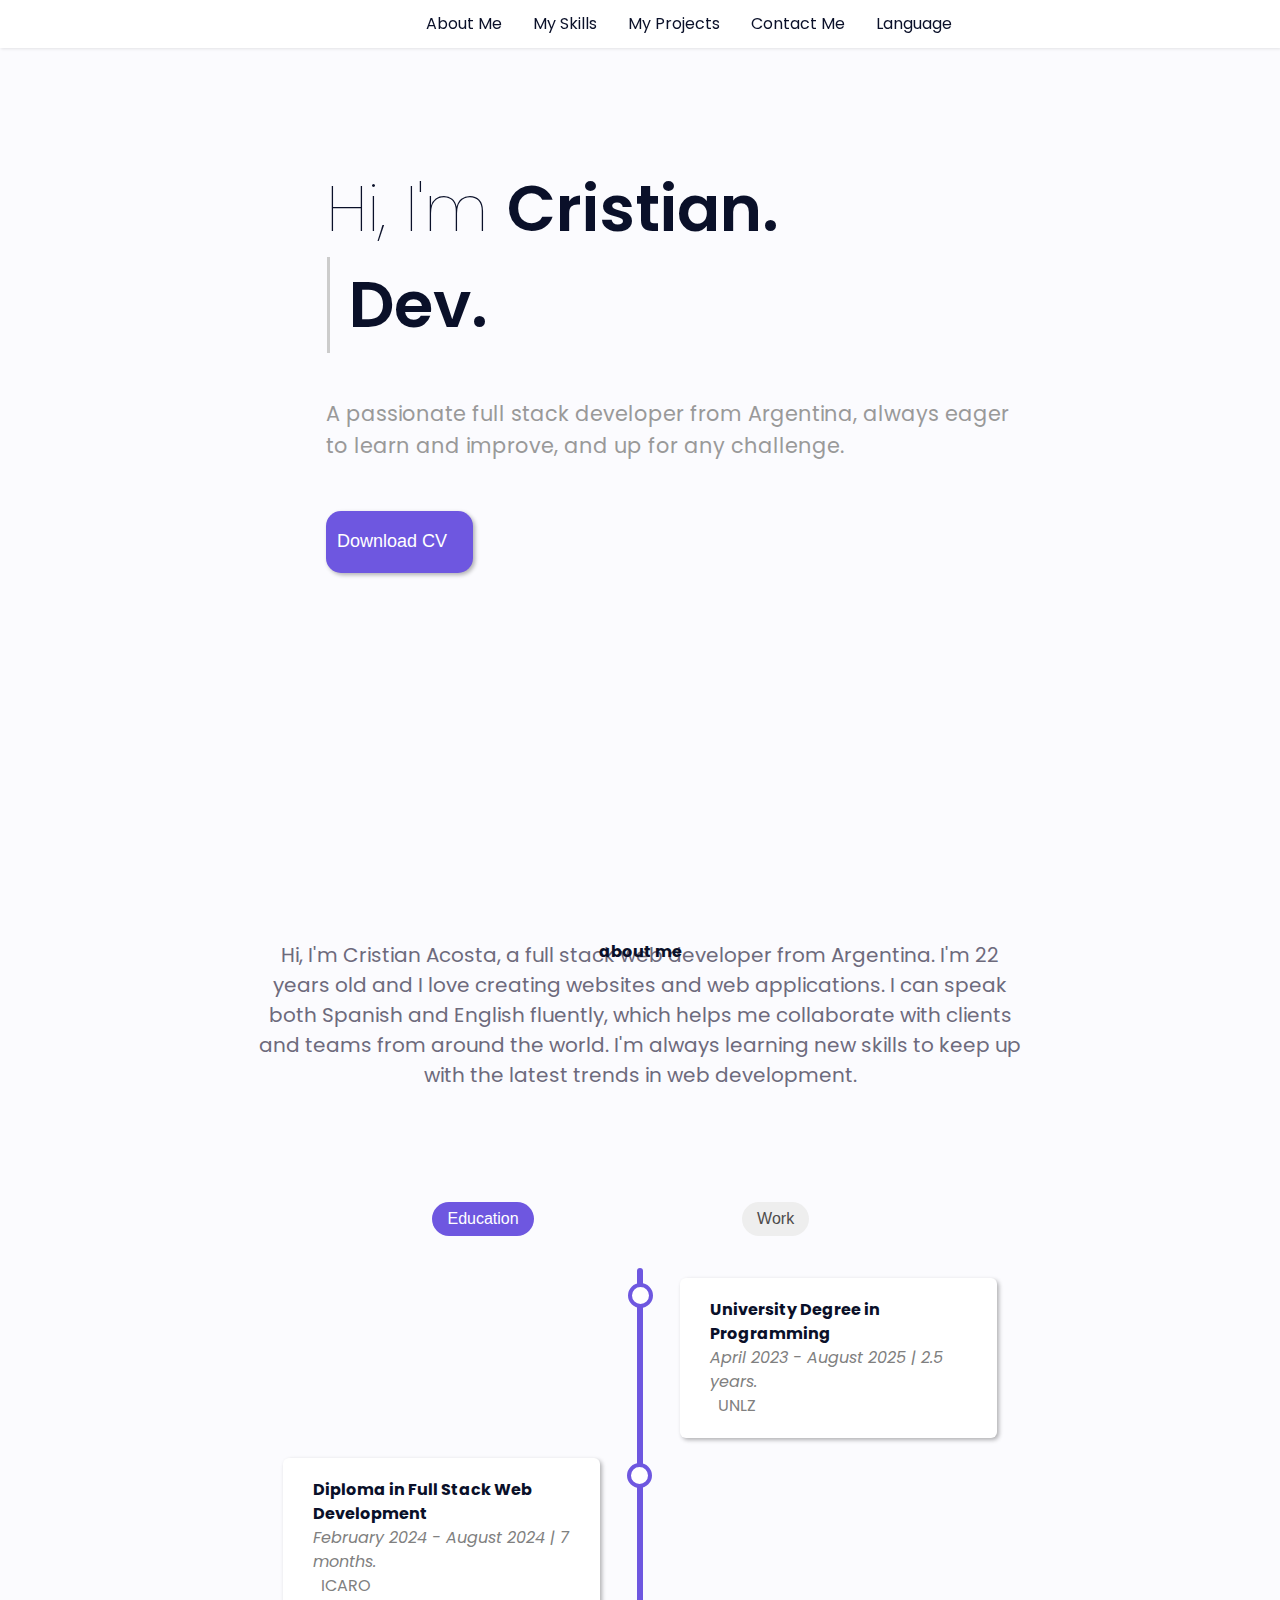
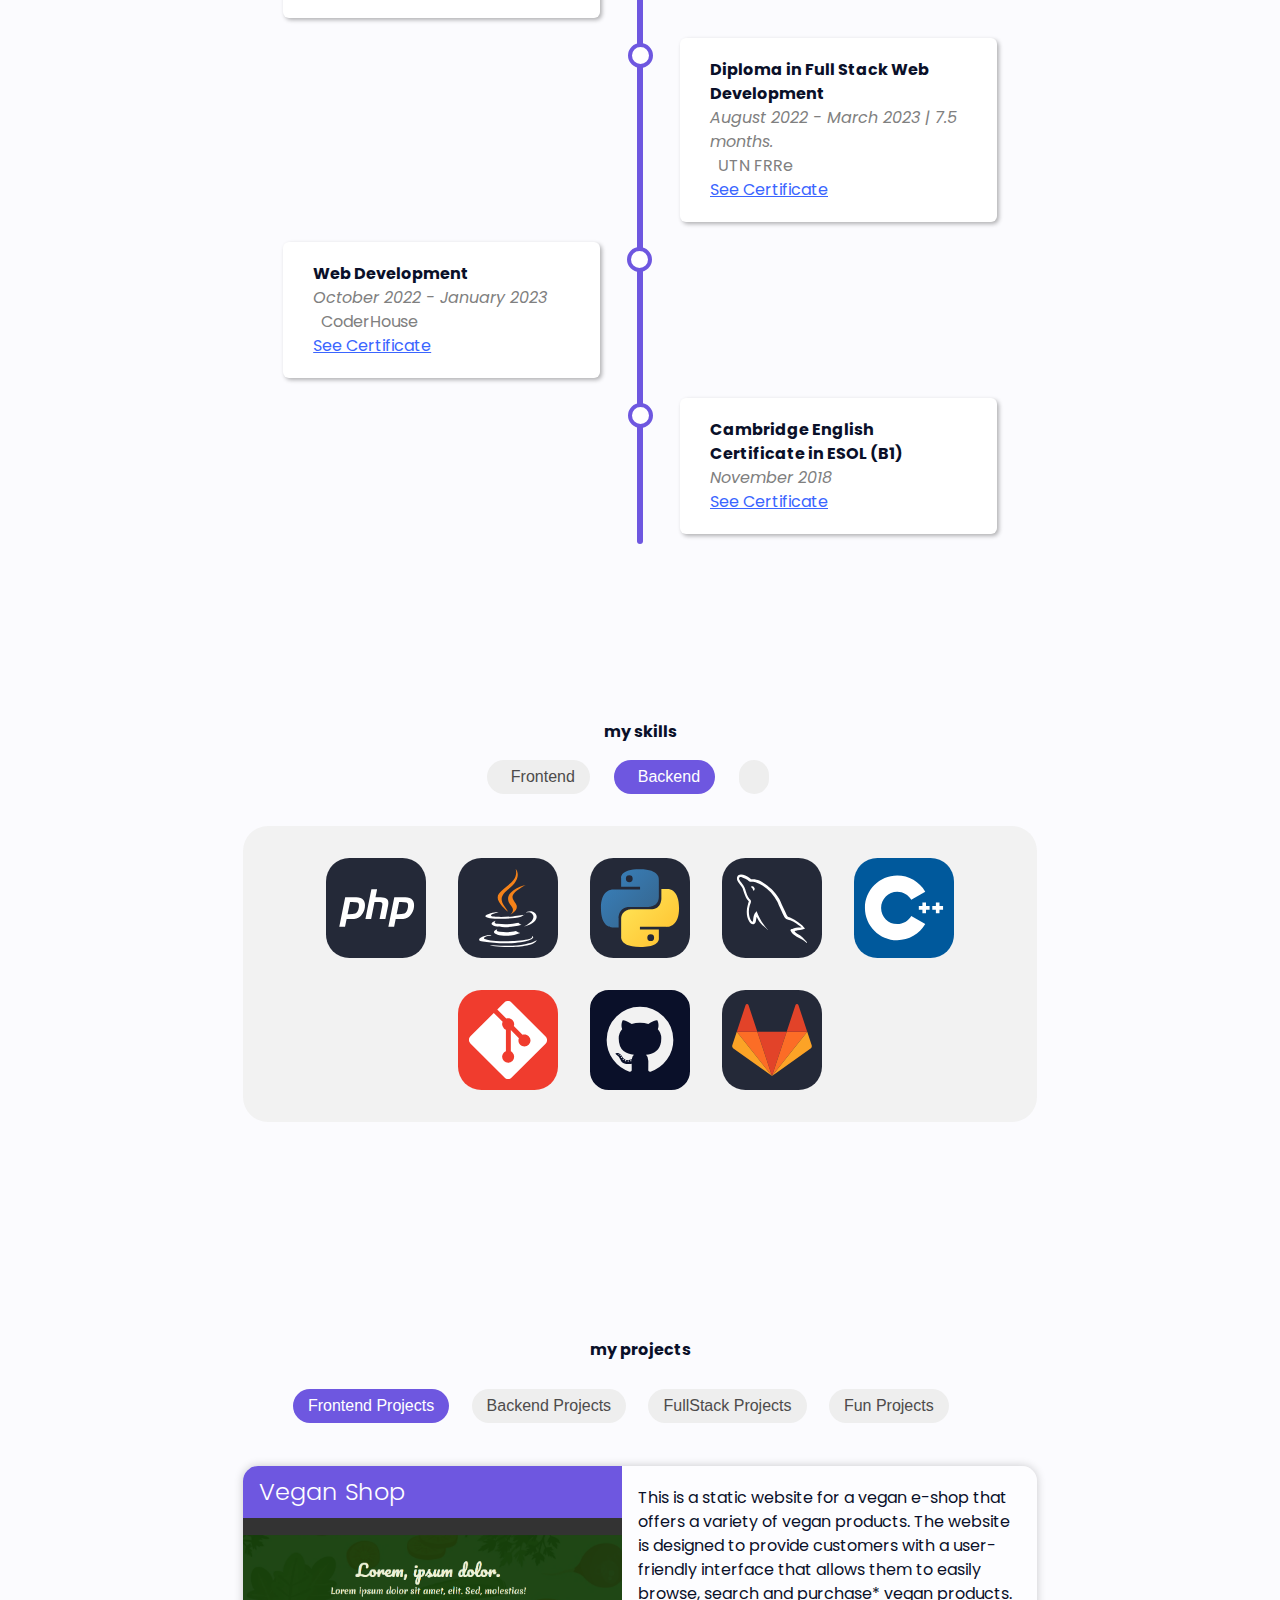
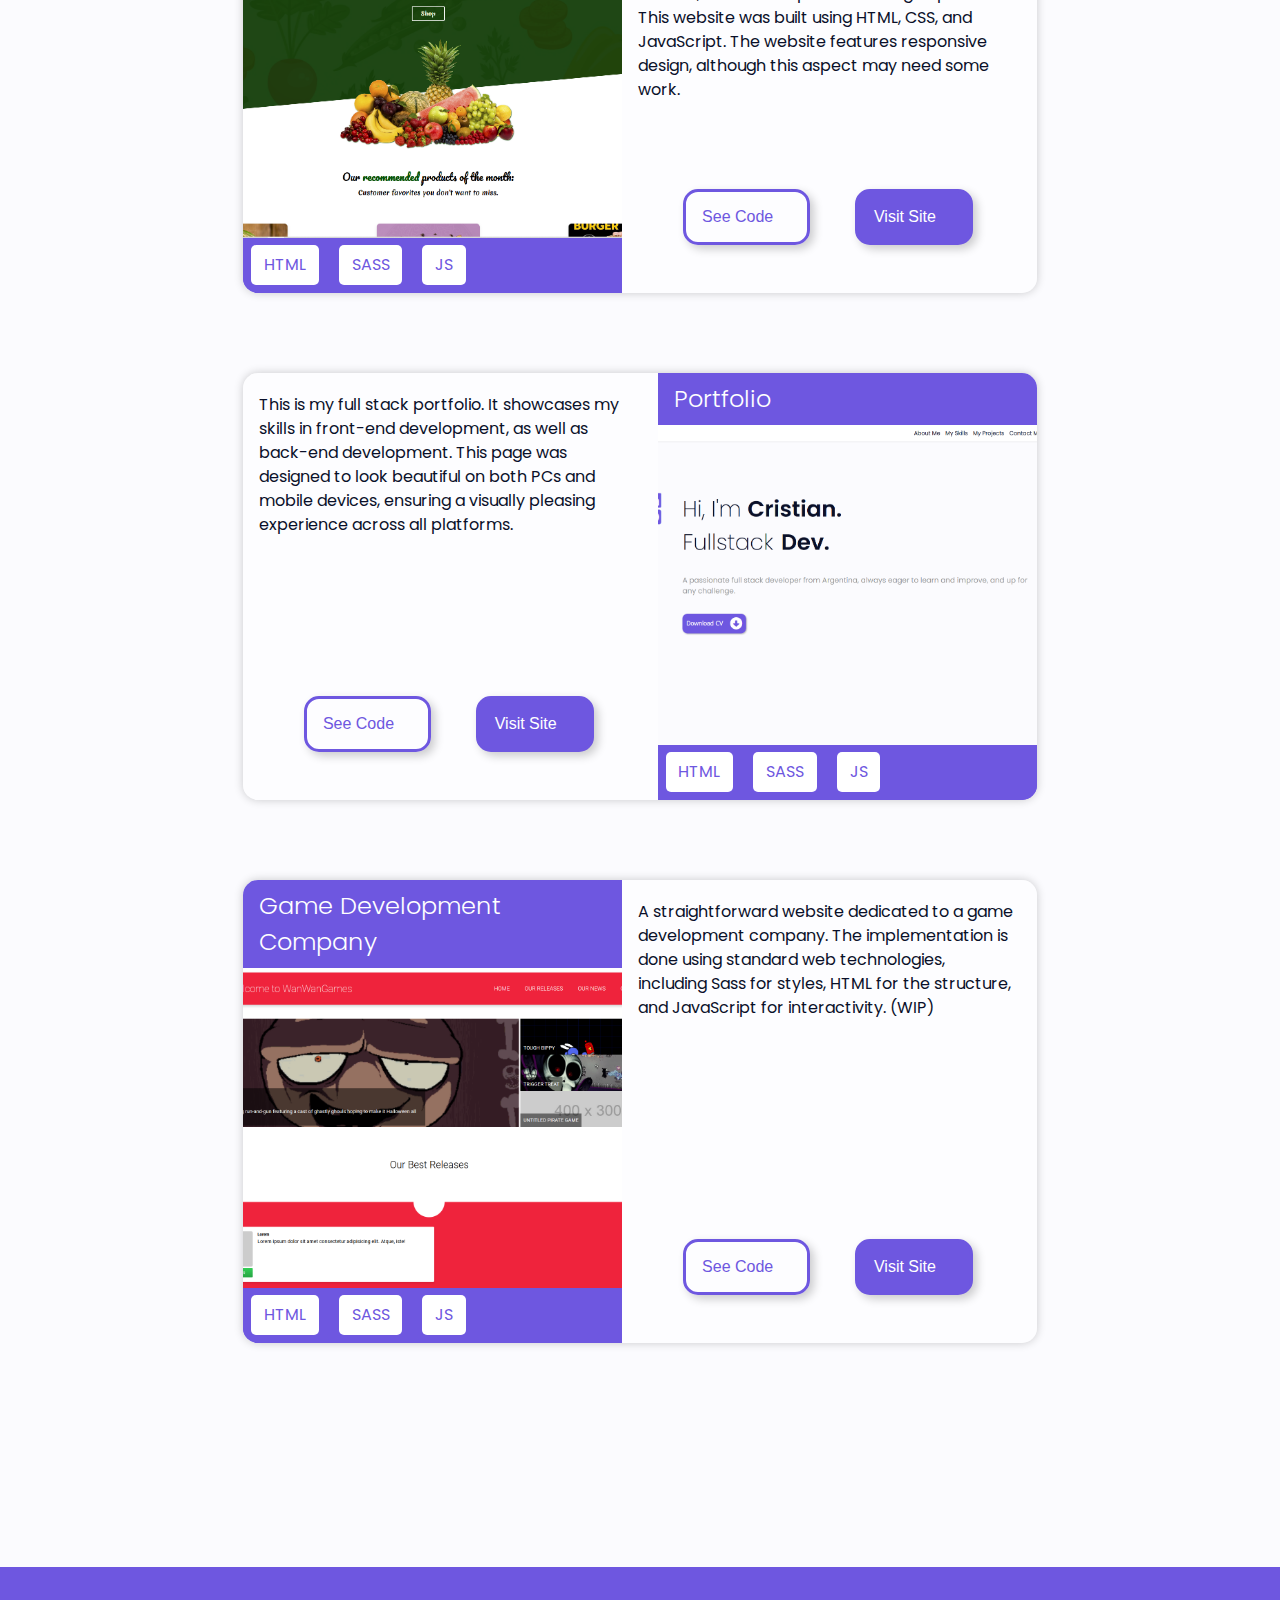
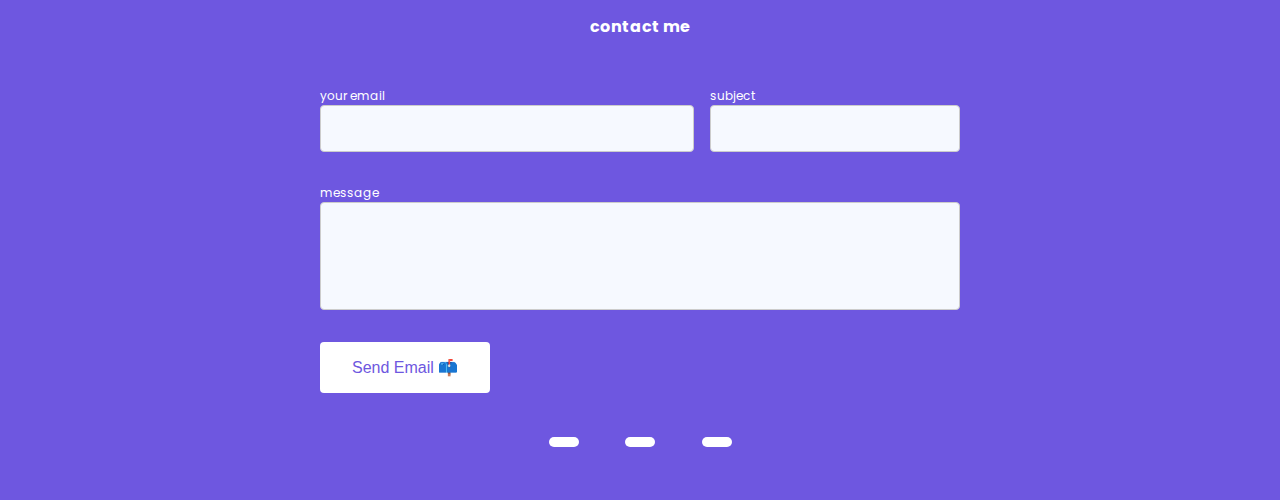
==== commit cb683a99: "new page in spanish" ====
--- a/index.html
+++ b/index.html
@@ -46,7 +46,27 @@
                 <li class="mobile-hidden">
                     <a href="#form">Contact Me</a>
                 </li>
+
+                <li class="language_btn">
+                    <a class="language_btn-text">Language
+                        <i class="fa-solid fa-chevron-down iconElement"></i>
+                    </a>
+                    <div class="language_btn-content">
+                        <a href="" class="lang-option" data-lang="en">English</a>
+                        <a href="./pages/es/index.html" class="lang-option" data-lang="es">Español</a>
+                    </div>
+                </li>
+               
             </ul>
+            <li class="language_btn language_btn_mobile">
+                <p class="language_btn-text">Language
+                    <i class="fa-solid fa-chevron-down iconElement"></i>
+                </p>
+                <div class="language_btn-content">
+                    <a href="" class="lang-option" data-lang="en">English</a>
+                    <a href="?e" class="lang-option" data-lang="en">English</a>
+                </div>
+            </li>
         </nav>
 
         <!-- Burger menu for mobile -->
@@ -56,7 +76,6 @@
             </div>
         </div>
     </header>
-
 
     <main>
         <section id="presentation">
@@ -83,7 +102,7 @@
 
                     </p>
                     <!-- Download CV Button -->
-                    <button onclick="location.href='https://drive.google.com/file/d/1La32rjgtbfaPcDo4YIGVDVlHXwLG2DmR/view?usp=sharing';">
+                    <button onclick="location.href='https://github.com/Acosta01-dev';">
                         <p>Download CV <i class="fa-solid fa-circle-down"></i></p>
                     </button>
                 </div>
@@ -129,11 +148,12 @@
                 </div>
                 <div class="timeline_container">
                     <div class="timeline tab-content-js tab-content-active " id="tab1">
+
                         <div class="container right">
                             <div class="content">
                                 <h1>University Degree in Programming</h1>
-                                <i>April 2023 - Today</i>
-                                <p><i class="fa-sharp fa-solid fa-location-dot"></i>&nbsp; University of Lomas de Zamora
+                                <i>April 2023 - August 2025 | 2.5 years.</i>
+                                <p><i class="fa-sharp fa-solid fa-location-dot"></i>&nbsp; UNLZ
                                 </p>
                                 <!-- <a href="">See Certificate</a> -->
                             </div>
@@ -141,16 +161,23 @@
                         <div class="container left">
                             <div class="content">
                                 <h1>Diploma in Full Stack Web Development</h1>
-                                <i>August 2022 - April 2023</i>
-                                <p><i class="fa-sharp fa-solid fa-location-dot"></i>&nbsp; UTN - Regional Faculty of
-                                    Resistencia</p>
+                                <i>February 2024 - August 2024 | 7 months.</i>
+                                <p><i class="fa-sharp fa-solid fa-location-dot"></i>&nbsp; ICARO</p>
+                                <!-- <a href="">See Certificate</a> -->
+                            </div>
+                        </div>
+                        <div class="container right">
+                            <div class="content">
+                                <h1>Diploma in Full Stack Web Development</h1>
+                                <i>August 2022 - March 2023 | 7.5 months.</i>
+                                <p><i class="fa-sharp fa-solid fa-location-dot"></i>&nbsp; UTN FRRe</p>
                                 <a
                                     href="https://www.dropbox.com/s/x7ukhpajjzqy4nh/cert_aprob_57362_2669_2_2023-04-05-15-51-03.pdf?dl=0">See
                                     Certificate
                                 </a>
                             </div>
                         </div>
-                        <div class="container right">
+                        <div class="container left">
                             <div class="content">
                                 <h1>Web Development</h1>
                                 <i>October 2022 - January 2023</i>
@@ -160,7 +187,7 @@
                                     Certificate</a>
                             </div>
                         </div>
-                        <div class="container left">
+                        <div class="container right">
                             <div class="content">
                                 <h1>Cambridge English Certificate in ESOL (B1)</h1>
                                 <i>November 2018</i>
@@ -171,7 +198,7 @@
                     </div>
 
                     <div class="timeline tab-content-js" id="tab2">
-                        <div class="container right">
+                        <div class="container left">
                             <div class="content">
                                 <h1>Automotores Guamini</h1>
                                 <i>January 2023-December 2023</i>
@@ -183,7 +210,7 @@
                                 </p>
                             </div>
                         </div>
-                        <div class="container left">
+                        <!--<div     class="container right">
                             <div class="content">
                                 <h1>Pure-Spa</h1>
                                 <i>October 2022 - November 2022</i>
@@ -197,7 +224,7 @@
 
                             </div>
                         </div>
-
+                    -->
                     </div>
                 </div>
 
@@ -566,10 +593,12 @@
                                 design, although this aspect may need some work.
                             </p>
                             <div class="project-item_desc-buttons">
-                                <button onclick="location.href='https://github.com/Acosta01-dev/Vegan-Shop-Website';">
-                                    <p>See Code <i class="fa-solid fa-code"></i></p>
-                                </button>
-                                <button onclick="location.href='https://acosta01-dev.github.io/Vegan-Shop-Website/';">
+                                <button
+                                    onclick="location.href='https://github.com/Acosta01-dev/vegan-shop-website_JS-SCSS';">
+                                    <p>See Code <i class="fa-solid fa-code"></i></p>
+                                </button>
+                                <button
+                                    onclick="location.href='https://acosta01-dev.github.io/vegan-shop-website_JS-SCSS/';">
                                     <p>Visit Site <i class="fa-solid fa-arrow-up-right-from-square"></i></p>
                                 </button>
                             </div>
@@ -599,10 +628,10 @@
                                 visually pleasing experience across all platforms.
                             </p>
                             <div class="project-item_desc-buttons">
-                                <button onclick="location.href='https://github.com/Acosta01-dev/My-Portfolio';">
-                                    <p>See Code <i class="fa-solid fa-code"></i></p>
-                                </button>
-                                <button onclick="location.href='https://acosta01-dev.github.io/My-Portfolio/';">
+                                <button onclick="location.href='https://github.com/Acosta01-dev/my-portfolio_JS-SCSS';">
+                                    <p>See Code <i class="fa-solid fa-code"></i></p>
+                                </button>
+                                <button onclick="location.href='https://acosta01-dev.github.io/my-portfolio_JS-SCSS/';">
                                     <p>Visit Site <i class="fa-solid fa-arrow-up-right-from-square"></i></p>
                                 </button>
                             </div>
@@ -632,10 +661,11 @@
                             </p>
                             <div class="project-item_desc-buttons">
                                 <button
-                                    onclick="location.href='https://github.com/Acosta01-dev/WanWanGames-FanWebsite';">
-                                    <p>See Code <i class="fa-solid fa-code"></i></p>
-                                </button>
-                                <button onclick="location.href='https://acosta01-dev.github.io/WanWanGames-FanWebsite/';">
+                                    onclick="location.href='https://github.com/Acosta01-dev/wanwanwgames-fanwebsite_JS-SCSS';">
+                                    <p>See Code <i class="fa-solid fa-code"></i></p>
+                                </button>
+                                <button
+                                    onclick="location.href='https://acosta01-dev.github.io/wanwanwgames-fanwebsite_JS-SCSS/';">
                                     <p>Visit Site <i class="fa-solid fa-arrow-up-right-from-square"></i></p>
                                 </button>
                             </div>
@@ -666,7 +696,8 @@
                                 Explore books with Google Books API, discover Pokémon using PokeAPI, and check
                                 cryptocurrency prices with CoinGecko API</p>
                             <div class="project-item_desc-buttons">
-                                <button onclick="location.href='https://github.com/Acosta01-dev/Book-Finder-API-';">
+                                <button
+                                    onclick="location.href='https://github.com/Acosta01-dev/api-collection-tools_PHP';">
                                     <p>See Code <i class="fa-solid fa-code"></i></p>
                                 </button>
                                 <button
@@ -680,40 +711,44 @@
                     <div class="project-item">
                         <div class="project-item_project">
                             <div class="project-header">
-                                <h3>PHP Payment Processing (In development)</h3>
-                            </div>
-                            <div class="project-body">
-                                <img src="https://via.placeholder.com/750x550">
+                                <h3>URL Shortener in PHP</h3>
+                            </div>
+                            <div class="project-body">
+                                <img src="./img/urlshortener.png">
                             </div>
                             <div class="project-footer">
                                 <ul>
                                     <li>PHP</li>
+                                    <li>MYSQL</li>
                                     <li>Bootstrap</li>
-                                </ul>
-                            </div>
-                        </div>
-                        <div class="project-item_desc">
-                            <p>This repository showcases a simple e-commerce website powered by PHP with integrated
-                                payment processing capabilities.
+                                    <li>JS</li>
+                                </ul>
+                            </div>
+                        </div>
+                        <div class="project-item_desc">
+                            <p>Experience seamless URL shortening with this tool crafted in PHP, JavaScript, and
+                                Bootstrap. Enjoy a clean interface for generating personalized short links and track
+                                usage statistics.
                             </p>
                             <div class="project-item_desc-buttons">
-                                <button>
-                                    <p>See Code <i class="fa-solid fa-code"></i></p>
-                                </button>
-                                <button>
-                                    <p>Visit Site <i class="fa-solid fa-arrow-up-right-from-square"></i></p>
-                                </button>
-                            </div>
-                        </div>
-                    </div>
-
-                    <div class="project-item">
-                        <div class="project-item_project">
-                            <div class="project-header">
-                                <h3>Phone Shop</h3>
-                            </div>
-                            <div class="project-body">
-                                <img src="./img/shop.png">
+                                <button
+                                    onclick="location.href='https://github.com/Acosta01-dev/url-shortener_PHP-MYSQL';">
+                                    <p>See Code <i class="fa-solid fa-code"></i></p>
+                                </button>
+                                <!--- <button>
+                                   <p>Visit Site <i class="fa-solid fa-arrow-up-right-from-square"></i></p>
+                                </button> --->
+                            </div>
+                        </div>
+                    </div>
+
+                    <div class="project-item">
+                        <div class="project-item_project">
+                            <div class="project-header">
+                                <h3>E-Commerce with PayPal integration.</h3>
+                            </div>
+                            <div class="project-body">
+                                <img src="./img/shop (2).png">
                             </div>
                             <div class="project-footer">
                                 <ul>
@@ -726,20 +761,17 @@
                             </div>
                         </div>
                         <div class="project-item_desc">
-                            <p>This is a phone shop website built using PHP, JavaScript, SASS, and HTML. The website
-                                allows users to browse and purchase phones, while providing an admin page for managing
-                                the product inventory.
-                                This page was specifically designed to be visually appealing on mobile devices rather
-                                than on PCs.
+                            <p>This is a shop website built using PHP, JavaScript, SASS, and HTML. The website allows
+                                users to browse and purchase phones, while providing an admin page for managing the
+                                product inventory. Additionally, users can make payments using PayPal.
                             </p>
                             <div class="project-item_desc-buttons">
-                                <button
-                                    onclick="location.href='https://github.com/Acosta01-dev/E-commerce-Project-with-Admin-Panel';">
-                                    <p>See Code <i class="fa-solid fa-code"></i></p>
-                                </button>
-                                <button onclick="location.href='https://woozier-exhausts.000webhostapp.com/index.php';">
-                                    <p>Visit Site <i class="fa-solid fa-arrow-up-right-from-square"></i></p>
-                                </button>
+                                <button onclick="location.href='https://github.com/Acosta01-dev/shop_PHP-MYSQL';">
+                                    <p>See Code <i class="fa-solid fa-code"></i></p>
+                                </button>
+                                <!--- <button>
+                                   <p>Visit Site <i class="fa-solid fa-arrow-up-right-from-square"></i></p>
+                                </button> --->
                             </div>
                         </div>
                     </div>
@@ -770,7 +802,8 @@
                                 various
                                 devices.</p>
                             <div class="project-item_desc-buttons">
-                                <button onclick="location.href='https://github.com/Acosta01-dev/php_blog';">
+                                <button
+                                    onclick="location.href='https://github.com/Acosta01-dev/simple-blog_PHP-MYSQL';">
                                     <p>See Code <i class="fa-solid fa-code"></i></p>
                                 </button>
                                 <!--- <button>
@@ -797,8 +830,7 @@
                             </div>
                         </div>
                         <div class="project-item_desc">
-                            <p>Create a full-stack web application that allows users to share and discover recipes from
-                                all around the world. This platform will be a hub for food enthusiasts to connect, share
+                            <p>This platform will be a hub for food enthusiasts to connect, share
                                 their culinary creations, and explore a wide range of delicious recipes.</p>
                             <div class="project-item_desc-buttons">
                                 <button>
@@ -814,10 +846,10 @@
                     <div class="project-item">
                         <div class="project-item_project">
                             <div class="project-header">
-                                <h3>Phone Shop</h3>
-                            </div>
-                            <div class="project-body">
-                                <img src="./img/shop.png">
+                                <h3>E-Commerce with PayPal integration.</h3>
+                            </div>
+                            <div class="project-body">
+                                <img src="./img/shop (2).png">
                             </div>
                             <div class="project-footer">
                                 <ul>
@@ -830,20 +862,15 @@
                             </div>
                         </div>
                         <div class="project-item_desc">
-                            <p>This is a phone shop website built using PHP, JavaScript, SASS, and HTML. The website
-                                allows users to browse and purchase phones, while providing an admin page for managing
-                                the product inventory.
-                                This page was specifically designed to be visually appealing on mobile devices rather
-                                than on PCs.
+                            <p>This is a shop website built using PHP, JavaScript, SASS, and HTML. The website allows
+                                users to browse and purchase phones, while providing an admin page for managing the
+                                product inventory. Additionally, users can make payments using PayPal.
                             </p>
                             <div class="project-item_desc-buttons">
-                                <button
-                                    onclick="location.href='https://github.com/Acosta01-dev/E-commerce-Project-with-Admin-Panel';">
-                                    <p>See Code <i class="fa-solid fa-code"></i></p>
-                                </button>
-                                <button onclick="location.href='https://woozier-exhausts.000webhostapp.com/index.php';">
-                                    <p>Visit Site <i class="fa-solid fa-arrow-up-right-from-square"></i></p>
-                                </button>
+                                <button onclick="location.href='https://github.com/Acosta01-dev/shop_PHP-MYSQL';">
+                                    <p>See Code <i class="fa-solid fa-code"></i></p>
+                                </button>
+
                             </div>
                         </div>
                     </div>
@@ -873,10 +900,10 @@
                                 sizes.
                             </p>
                             <div class="project-item_desc-buttons">
-                                <button onclick="location.href='https://github.com/Acosta01-dev/MyNotes';">
-                                    <p>See Code <i class="fa-solid fa-code"></i></p>
-                                </button>
-                                <button onclick="location.href='https://acosta01-dev.github.io/MyNotes/';">
+                                <button onclick="location.href='https://github.com/Acosta01-dev/mynotes_JS';">
+                                    <p>See Code <i class="fa-solid fa-code"></i></p>
+                                </button>
+                                <button onclick="location.href='https://acosta01-dev.github.io/mynotes_JS/';">
                                     <p>Visit Site <i class="fa-solid fa-arrow-up-right-from-square"></i></p>
                                 </button>
                             </div>
@@ -901,12 +928,12 @@
                         </div>
                         <div class="project-item_desc">
                             <p>Welcome to my Markdown syntax learning tool and README.md file generator. Here, you can
-                                learn and practice Markdown.</p>
-                            <div class="project-item_desc-buttons">
-                                <button onclick="location.href='https://github.com/Acosta01-dev/READMEmd-Generator';">
-                                    <p>See Code <i class="fa-solid fa-code"></i></p>
-                                </button>
-                                <button onclick="location.href='https://acosta01-dev.github.io/READMEmd-Generator/';">
+                                learn and practice Markdown. (WIP)</p>
+                            <div class="project-item_desc-buttons">
+                                <button onclick="location.href='https://github.com/Acosta01-dev/markdown-editor_JS';">
+                                    <p>See Code <i class="fa-solid fa-code"></i></p>
+                                </button>
+                                <button onclick="location.href='https://acosta01-dev.github.io/markdown-editor_JS/';">
                                     <p>Visit Site <i class="fa-solid fa-arrow-up-right-from-square"></i></p>
                                 </button>
                             </div>
@@ -932,7 +959,7 @@
                                 (length, including special characters, numbers, etc.).</p>
                             <div class="project-item_desc-buttons">
                                 <button
-                                    onclick="location.href='https://github.com/Acosta01-dev/Password-Generator-Java';">
+                                    onclick="location.href='https://github.com/Acosta01-dev/password-generator_JAVA';">
                                     <p>See Code <i class="fa-solid fa-code"></i></p>
                                 </button>
                                 <!-- 
@@ -969,7 +996,11 @@
             </div>
             <input type="submit" id="button" value="Send Email &#128235;">
         </form>
-
+        <div class="footer-links">
+            <a href="https://github.com/Acosta01-dev"><i class="fa-brands fa-github"></i> </a>
+            <a href="https://www.linkedin.com/in/cristian-acosta01/"><i class="fa-brands fa-linkedin-in"></i></i></a>
+            <a href="https://www.instagram.com/acosta_ig/"><i class="fa-brands fa-instagram"></i>  </a>
+        </div>
         <script type="text/javascript" src="https://cdn.jsdelivr.net/npm/@emailjs/browser@3/dist/email.min.js"></script>
 
         <script type="text/javascript">
--- a/css/style.css
+++ b/css/style.css
@@ -49,7 +49,8 @@
 /* Text Styles */
 body,
 html {
-  color: #0A1029; }
+  color: #0A1029;
+  overflow-x: hidden; }
 
 /* Mobile Styles */
 @media screen and (max-width: 800px) {
@@ -94,9 +95,7 @@
   box-shadow: 1px 1px 3px rgba(0, 0, 0, 0.1);
   /* Media Query for desktop-large screens */
   /* Media Query for desktop-small to desktop-large screens */
-  /* Header Logo Styles */
-  /* Media Query for mobile-generic screens */
-  /* Navigation Styles */ }
+  /* Header Logo Styles */ }
   @media screen and (min-width: 1400px) {
     header {
       padding-left: 20%;
@@ -126,9 +125,43 @@
       justify-content: left;
       align-items: baseline;
       padding: 0px; } }
+  header .language_btn {
+    cursor: pointer; }
+    @media screen and (max-width: 800px) {
+      header .language_btn {
+        display: none; } }
+    header .language_btn-text i {
+      transition: all .2s; }
+    header .language_btn-content {
+      display: flex;
+      flex-direction: column;
+      background-color: #6E57E0;
+      overflow: hidden;
+      max-height: 0px;
+      position: absolute;
+      margin-top: 1rem;
+      width: 5rem;
+      border-radius: 5px; }
+      header .language_btn-content a {
+        padding: 5px;
+        color: #ffff; }
+        header .language_btn-content a:hover {
+          background-color: #5e47cc; }
+  header .language_btn_mobile {
+    display: flex;
+    position: absolute;
+    top: 11px;
+    right: 4rem; }
+    @media screen and (min-width: 800px) {
+      header .language_btn_mobile {
+        display: none; } }
+    header .language_btn_mobile .language_btn-content {
+      margin-top: 38px;
+      background-color: #6E57E0;
+      display: flex;
+      flex-direction: column; }
   header nav ul {
-    display: flex;
-    /* Media Query for mobile-generic screens */ }
+    display: flex; }
     @media screen and (max-width: 800px) {
       header nav ul {
         align-items: center;
@@ -139,7 +172,8 @@
         width: 100%; } }
     header nav ul li {
       margin-left: 15px;
-      /* Media Query for mobile-generic screens */ }
+      height: 100%;
+      padding: .5rem; }
       @media screen and (max-width: 800px) {
         header nav ul li {
           padding: 1.1rem;
@@ -147,6 +181,12 @@
           width: 100%;
           text-align: center;
           border-bottom: .5px solid gray; } }
+      @media screen and (min-width: 800px) {
+        header nav ul li:hover {
+          background-color: #6E57E0;
+          border-radius: 5px; }
+          header nav ul li:hover a {
+            color: #ffff; } }
       header nav ul li a {
         font-weight: 400;
         color: #0A1029;
@@ -180,10 +220,30 @@
 footer {
   margin-top: 5rem;
   padding-top: 3rem;
-  padding-bottom: 6rem;
+  padding-bottom: 3rem;
   background-color: #6E57E0; }
+  @media screen and (max-width: 800px) {
+    footer {
+      padding-bottom: 2rem; } }
   footer p.subtitle {
     color: #ffff; }
+  footer .footer-links {
+    display: flex;
+    width: 20%;
+    margin: 0 auto;
+    margin-top: 3%;
+    justify-content: space-evenly; }
+    footer .footer-links a {
+      background-color: white;
+      border-radius: 50px;
+      padding: 5px 15px;
+      font-size: 2rem;
+      margin: 5px 10px;
+      color: #6E57E0;
+      text-decoration: none; }
+      footer .footer-links a i {
+        position: relative;
+        top: 1px; }
 
 @media screen and (max-width: 800px) {
   #form {
@@ -242,7 +302,7 @@
       grid-template-columns: 1fr; } }
 
 #message {
-  height: 5rem; }
+  padding: 5px 5px 5rem 5px; }
 
 .timeline {
   position: relative;
@@ -485,93 +545,90 @@
     @media screen and (max-width: 800px) {
       #presentation .presentation_intro-text {
         grid-template-columns: 1fr; } }
-    #presentation .presentation_intro-text .presentation_intro-text_social {
+    #presentation .presentation_intro-text_social {
       display: flex;
       flex-direction: column;
       margin-top: 3vh; }
       @media screen and (max-width: 800px) {
-        #presentation .presentation_intro-text .presentation_intro-text_social {
+        #presentation .presentation_intro-text_social {
           flex-direction: row; } }
-      #presentation .presentation_intro-text .presentation_intro-text_social i {
+      #presentation .presentation_intro-text_social i {
         cursor: pointer;
         color: #6E57E0;
         font-size: 2rem; }
         @media screen and (max-width: 800px) {
-          #presentation .presentation_intro-text .presentation_intro-text_social i {
+          #presentation .presentation_intro-text_social i {
             margin: 0;
             font-size: 3rem; }
-            #presentation .presentation_intro-text .presentation_intro-text_social i:last-of-type {
+            #presentation .presentation_intro-text_social i:last-of-type {
               margin-left: 1rem; } }
         @media screen and (min-width: 1200px) {
-          #presentation .presentation_intro-text .presentation_intro-text_social i {
+          #presentation .presentation_intro-text_social i {
             font-size: 3rem; } }
-    #presentation .presentation_intro-text .presentation_intro-text_greetings h1 {
+    #presentation .presentation_intro-text_greetings h1 {
       margin-top: 3vh;
-      margin-bottom: 5vh; }
+      margin-bottom: 5vh;
+      font-size: 2rem;
+      font-weight: 100; }
+      #presentation .presentation_intro-text_greetings h1 span {
+        font-weight: 600; }
+      #presentation .presentation_intro-text_greetings h1 span.typed-text {
+        font-weight: 100; }
       @media screen and (max-width: 375px) {
-        #presentation .presentation_intro-text .presentation_intro-text_greetings h1 {
+        #presentation .presentation_intro-text_greetings h1 {
           font-size: 45px;
           margin-top: 1vh;
           margin-bottom: 1vh; } }
-    #presentation .presentation_intro-text .presentation_intro-text_greetings p {
+      @media screen and (max-width: 800px) {
+        #presentation .presentation_intro-text_greetings h1 {
+          font-size: 3rem; } }
+      @media screen and (min-width: 1200px) {
+        #presentation .presentation_intro-text_greetings h1 {
+          font-size: 4rem; } }
+    #presentation .presentation_intro-text_greetings p {
       margin-top: 5vh;
-      margin-bottom: 2vh; }
+      margin-bottom: 2vh;
+      color: #999; }
       @media screen and (max-width: 375px) {
-        #presentation .presentation_intro-text .presentation_intro-text_greetings p {
+        #presentation .presentation_intro-text_greetings p {
           margin-top: 0vh; } }
-    #presentation .presentation_intro-text .presentation_intro-text_greetings button p {
-      margin: 0; }
-  #presentation h1 {
-    font-size: 2rem;
-    font-weight: 100; }
-    @media screen and (max-width: 800px) {
-      #presentation h1 {
-        font-size: 3rem; } }
-    @media screen and (min-width: 1200px) {
-      #presentation h1 {
-        font-size: 4rem; } }
-    #presentation h1 span {
-      font-weight: 600; }
-    #presentation h1 span.typed-text {
-      font-weight: 100; }
-  #presentation p {
-    color: #999; }
-    @media screen and (max-width: 800px) {
-      #presentation p {
-        font-size: 1.15rem; } }
-    @media screen and (min-width: 1200px) {
-      #presentation p {
-        font-size: 1.3rem; } }
-  #presentation button {
-    cursor: pointer;
-    box-shadow: 2px 2px 4px rgba(0, 0, 0, 0.3);
-    padding: .7rem;
-    border-radius: 15px;
-    background-color: #6E57E0;
-    margin-top: 2rem;
-    transition: all .5s ease; }
-    @media screen and (max-width: 800px) {
-      #presentation button {
-        padding: 1.2rem; } }
-    #presentation button:hover {
-      box-shadow: 2px 2px 4px rgba(0, 0, 0, 0);
-      padding-left: .8rem;
-      padding-right: .8rem; }
       @media screen and (max-width: 800px) {
-        #presentation button:hover {
-          padding-left: 1.4rem;
-          padding-right: 1.4rem; } }
-    #presentation button p {
-      font-weight: 200;
-      font-size: 18px;
-      position: relative;
-      bottom: 7px;
-      color: white; }
-      #presentation button p i {
-        font-size: 35px;
-        margin-left: 15px;
+        #presentation .presentation_intro-text_greetings p {
+          font-size: 1.15rem; } }
+      @media screen and (min-width: 1200px) {
+        #presentation .presentation_intro-text_greetings p {
+          font-size: 1.3rem; } }
+    #presentation .presentation_intro-text_greetings button {
+      cursor: pointer;
+      box-shadow: 2px 2px 4px rgba(0, 0, 0, 0.3);
+      padding: .7rem;
+      border-radius: 15px;
+      background-color: #6E57E0;
+      margin-top: 2rem;
+      transition: all .5s ease; }
+      @media screen and (max-width: 800px) {
+        #presentation .presentation_intro-text_greetings button {
+          padding: 1.2rem; } }
+      #presentation .presentation_intro-text_greetings button:hover {
+        box-shadow: 2px 2px 4px rgba(0, 0, 0, 0);
+        padding-left: .8rem;
+        padding-right: .8rem; }
+        @media screen and (max-width: 800px) {
+          #presentation .presentation_intro-text_greetings button:hover {
+            padding-left: 1.4rem;
+            padding-right: 1.4rem; } }
+      #presentation .presentation_intro-text_greetings button p {
+        font-weight: 200;
+        font-size: 18px;
         position: relative;
-        top: 7px; }
+        bottom: 7px;
+        color: white;
+        margin: 0; }
+        #presentation .presentation_intro-text_greetings button p i {
+          font-size: 35px;
+          margin-left: 15px;
+          position: relative;
+          top: 7px; }
 
 .scrolldown_animation {
   width: 100vw;
@@ -580,7 +637,7 @@
   justify-content: center;
   align-items: center;
   position: relative;
-  right: 30px;
+  right: 20px;
   bottom: .5rem; }
   @media screen and (max-width: 950px) {
     .scrolldown_animation {
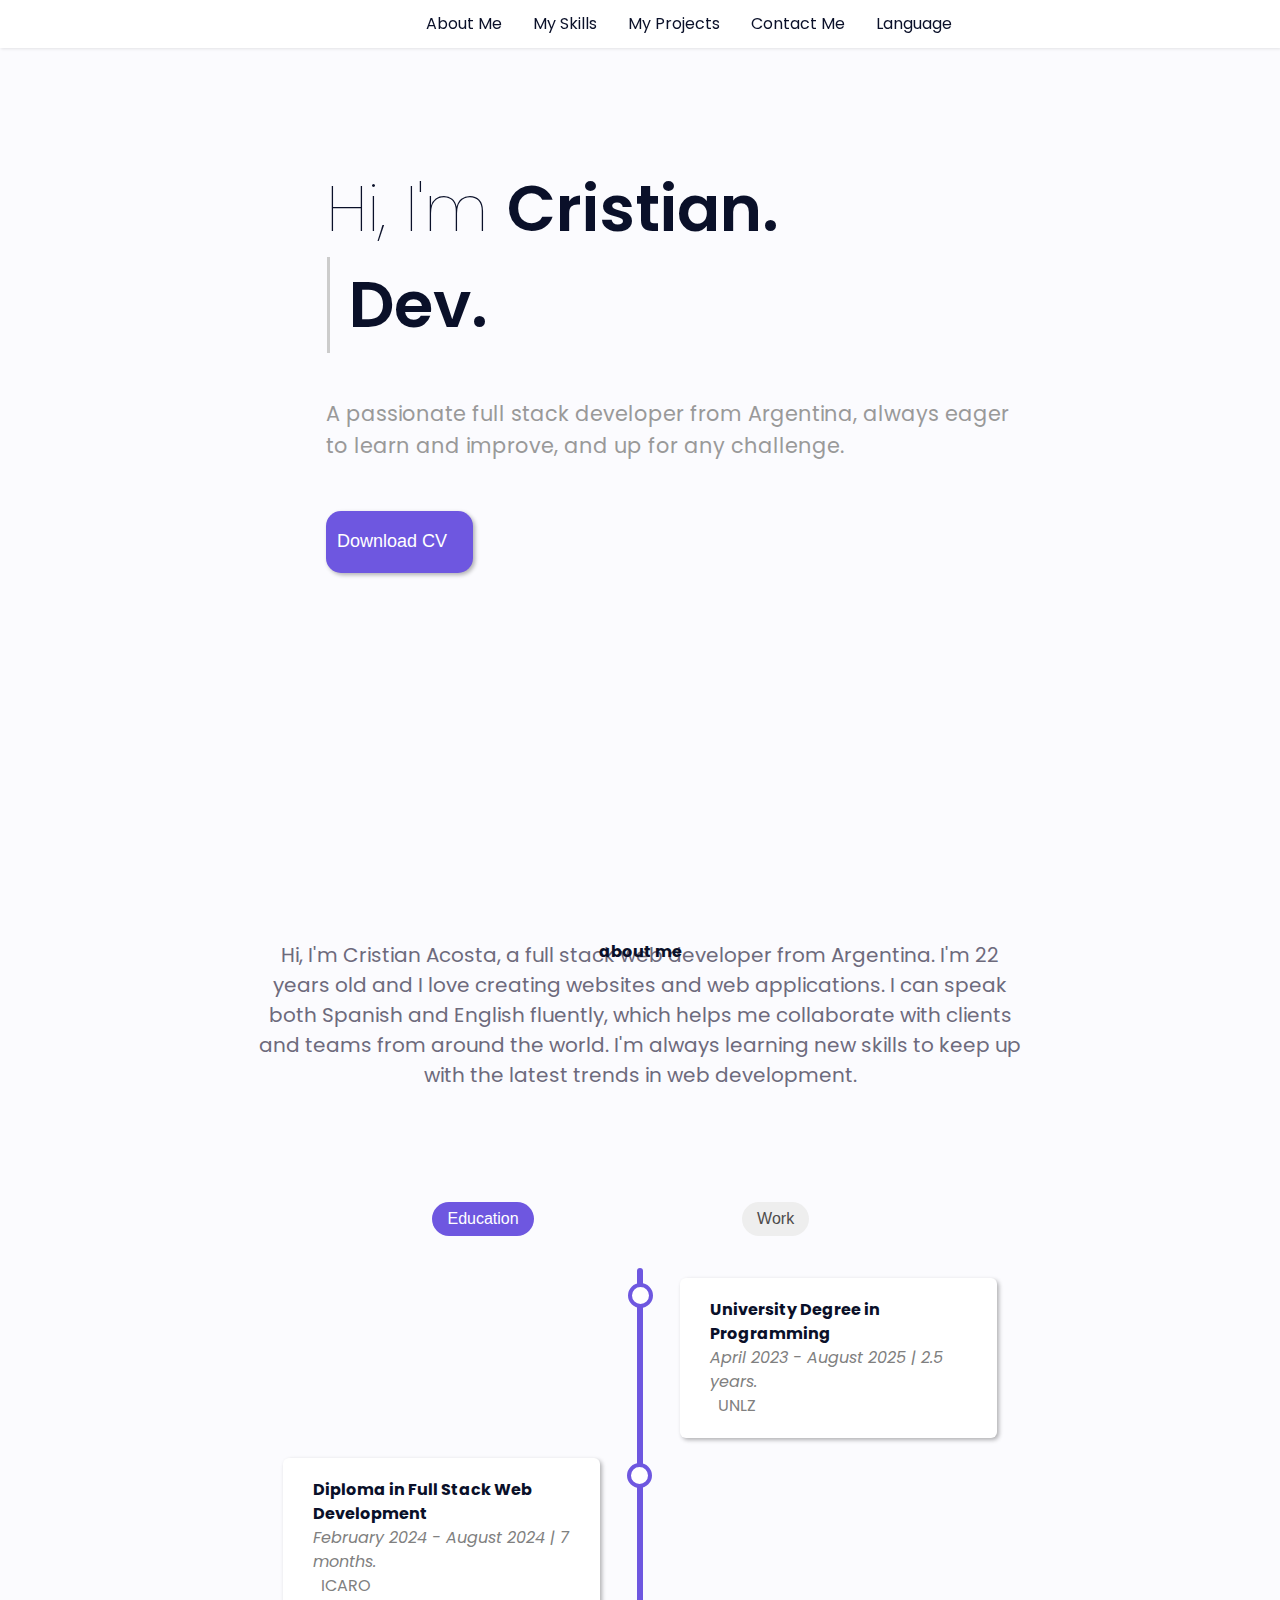
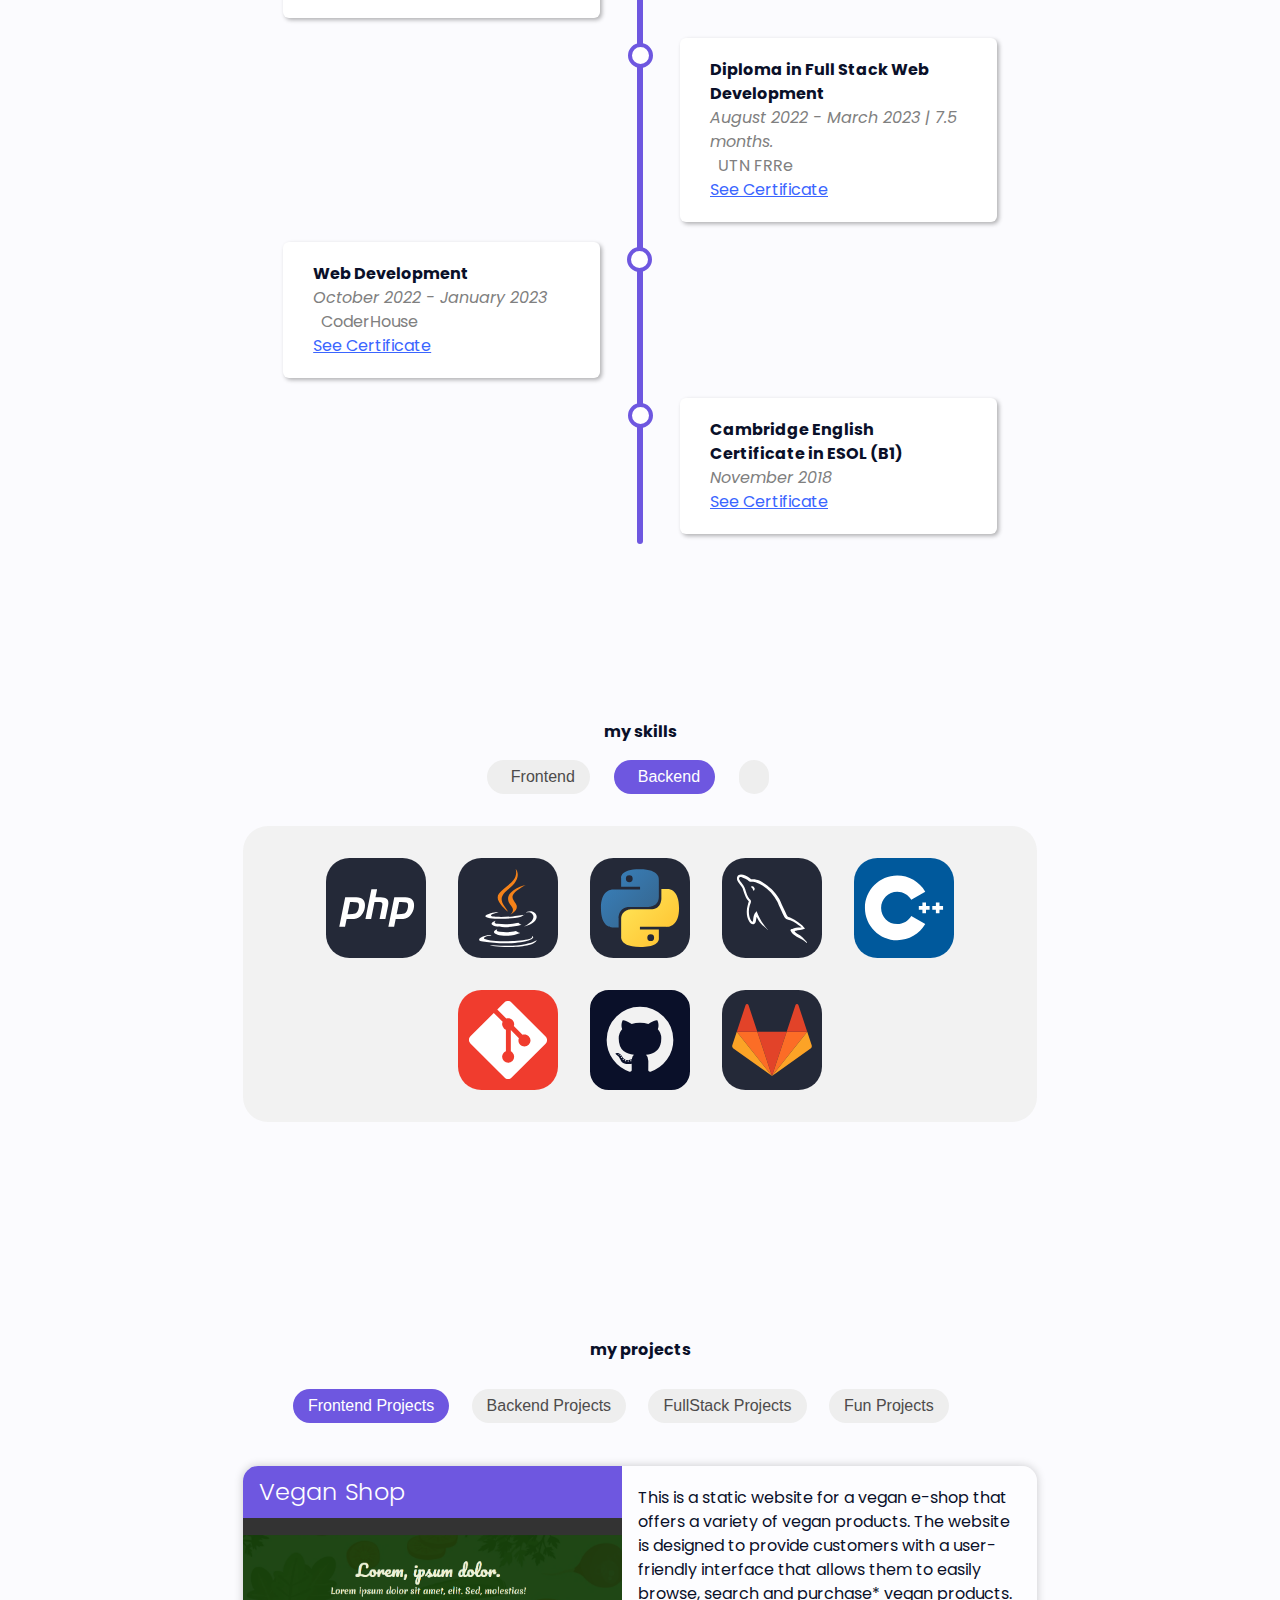
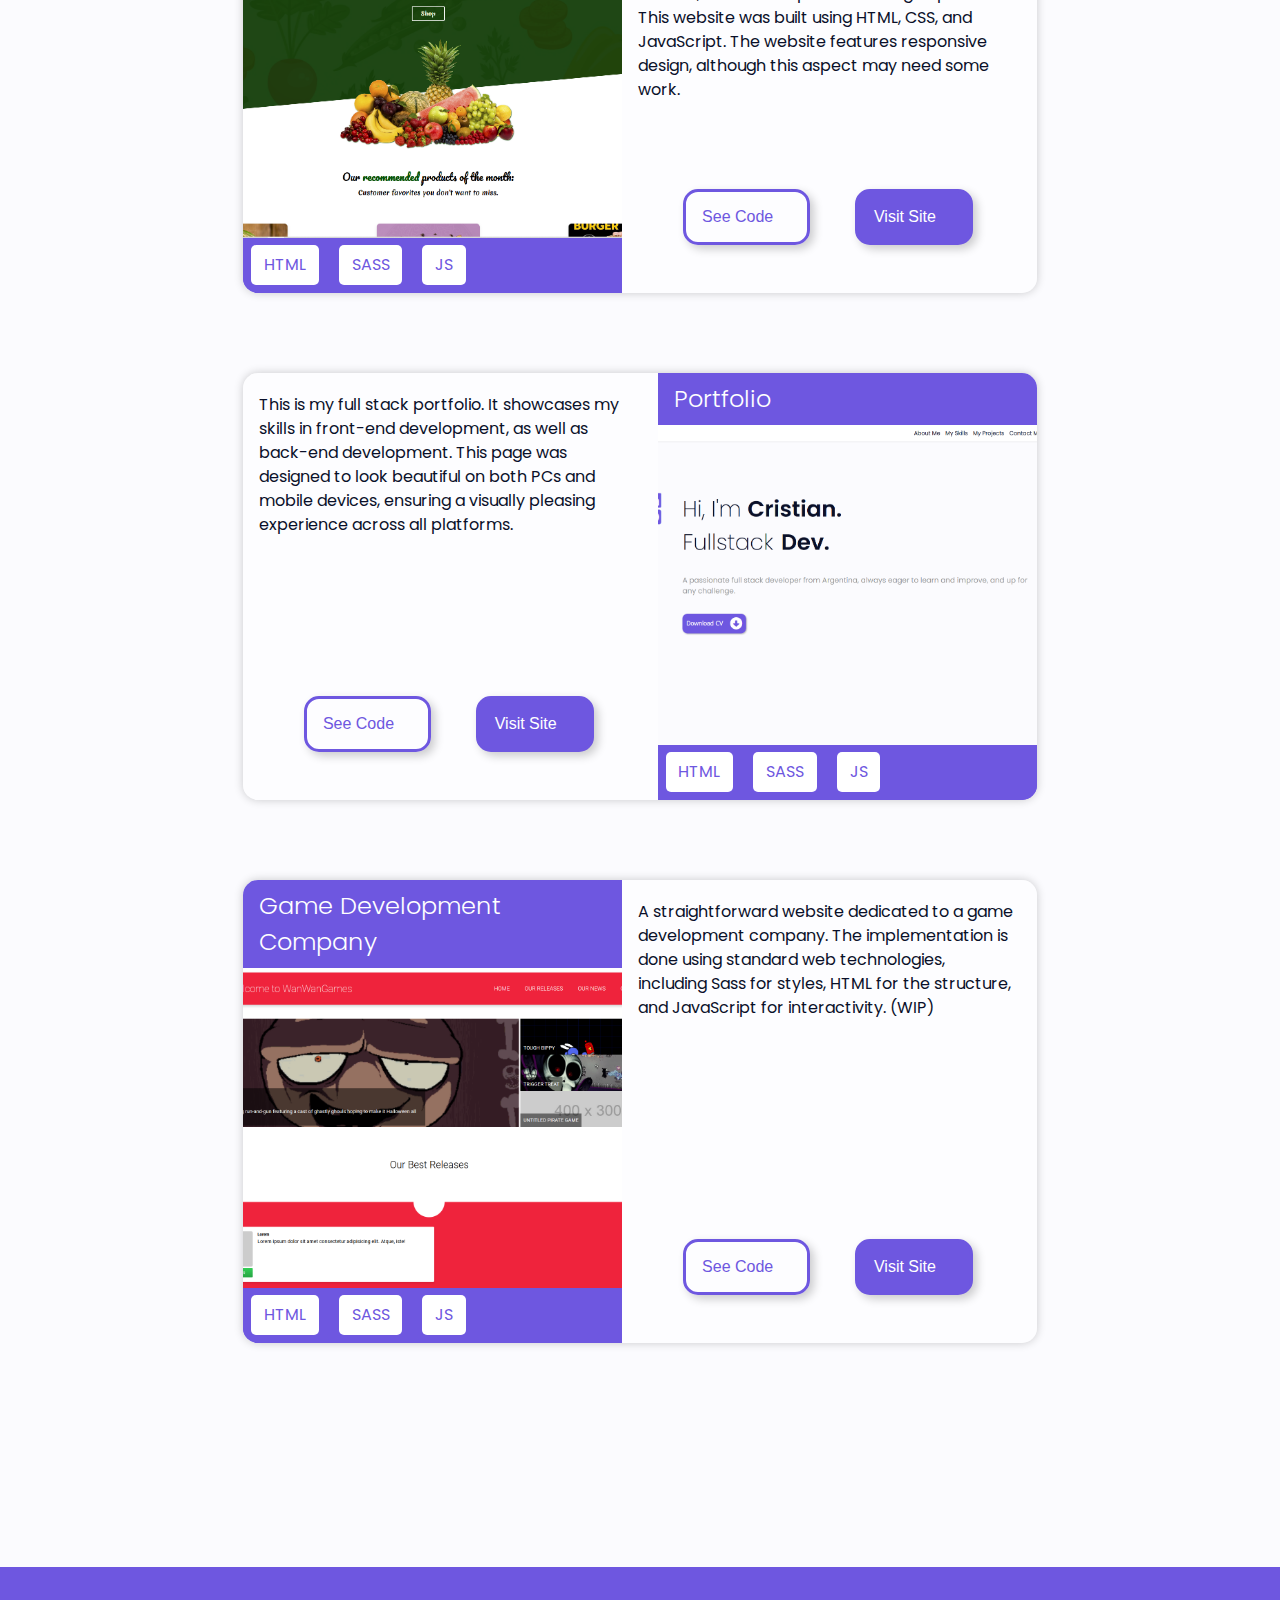
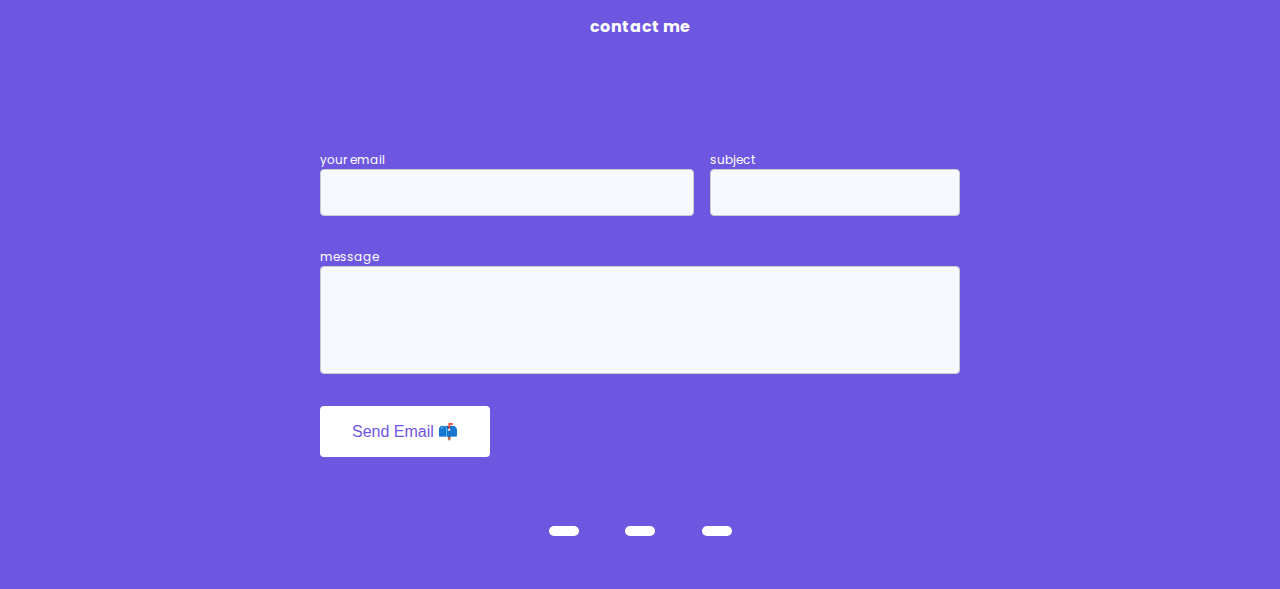
==== commit c84d4a1a: "favicon added" ====
--- a/index.html
+++ b/index.html
@@ -4,7 +4,8 @@
 <head>
     <meta charset="UTF-8">
     <meta name="viewport" content="width=device-width, initial-scale=1.0">
-    <title>💼 Portfolio</title>
+    <title>Portfolio</title>
+    <link rel="icon" href="data:image/svg+xml,<svg xmlns=%22http://www.w3.org/2000/svg%22 viewBox=%220 0 100 100%22><text y=%22.9em%22 font-size=%2290%22>💼 </text></svg>">
     <link rel="stylesheet" href="./css/style.css">
 
     <!-- Fonts -->
@@ -64,7 +65,7 @@
                 </p>
                 <div class="language_btn-content">
                     <a href="" class="lang-option" data-lang="en">English</a>
-                    <a href="?e" class="lang-option" data-lang="en">English</a>
+                    <a href="./pages/es/index.html" class="lang-option" data-lang="en">Español</a>
                 </div>
             </li>
         </nav>
--- a/css/style.css
+++ b/css/style.css
@@ -231,8 +231,11 @@
     display: flex;
     width: 20%;
     margin: 0 auto;
-    margin-top: 3%;
+    margin-top: 0%;
     justify-content: space-evenly; }
+    @media screen and (max-width: 800px) {
+      footer .footer-links {
+        margin-top: 15%; } }
     footer .footer-links a {
       background-color: white;
       border-radius: 50px;
@@ -245,16 +248,17 @@
         position: relative;
         top: 1px; }
 
-@media screen and (max-width: 800px) {
-  #form {
-    padding: 5%;
-    padding-bottom: 0px; } }
-
-@media screen and (min-width: 1200px) {
-  #form {
-    padding-left: 25%;
-    padding-right: 25%;
-    margin-top: 3rem; } }
+#form {
+  padding-top: 0;
+  padding: 5%; }
+  @media screen and (max-width: 800px) {
+    #form {
+      padding-bottom: 0px; } }
+  @media screen and (min-width: 1200px) {
+    #form {
+      padding-left: 25%;
+      padding-right: 25%;
+      margin-top: 3rem; } }
 
 .field label {
   display: block;
